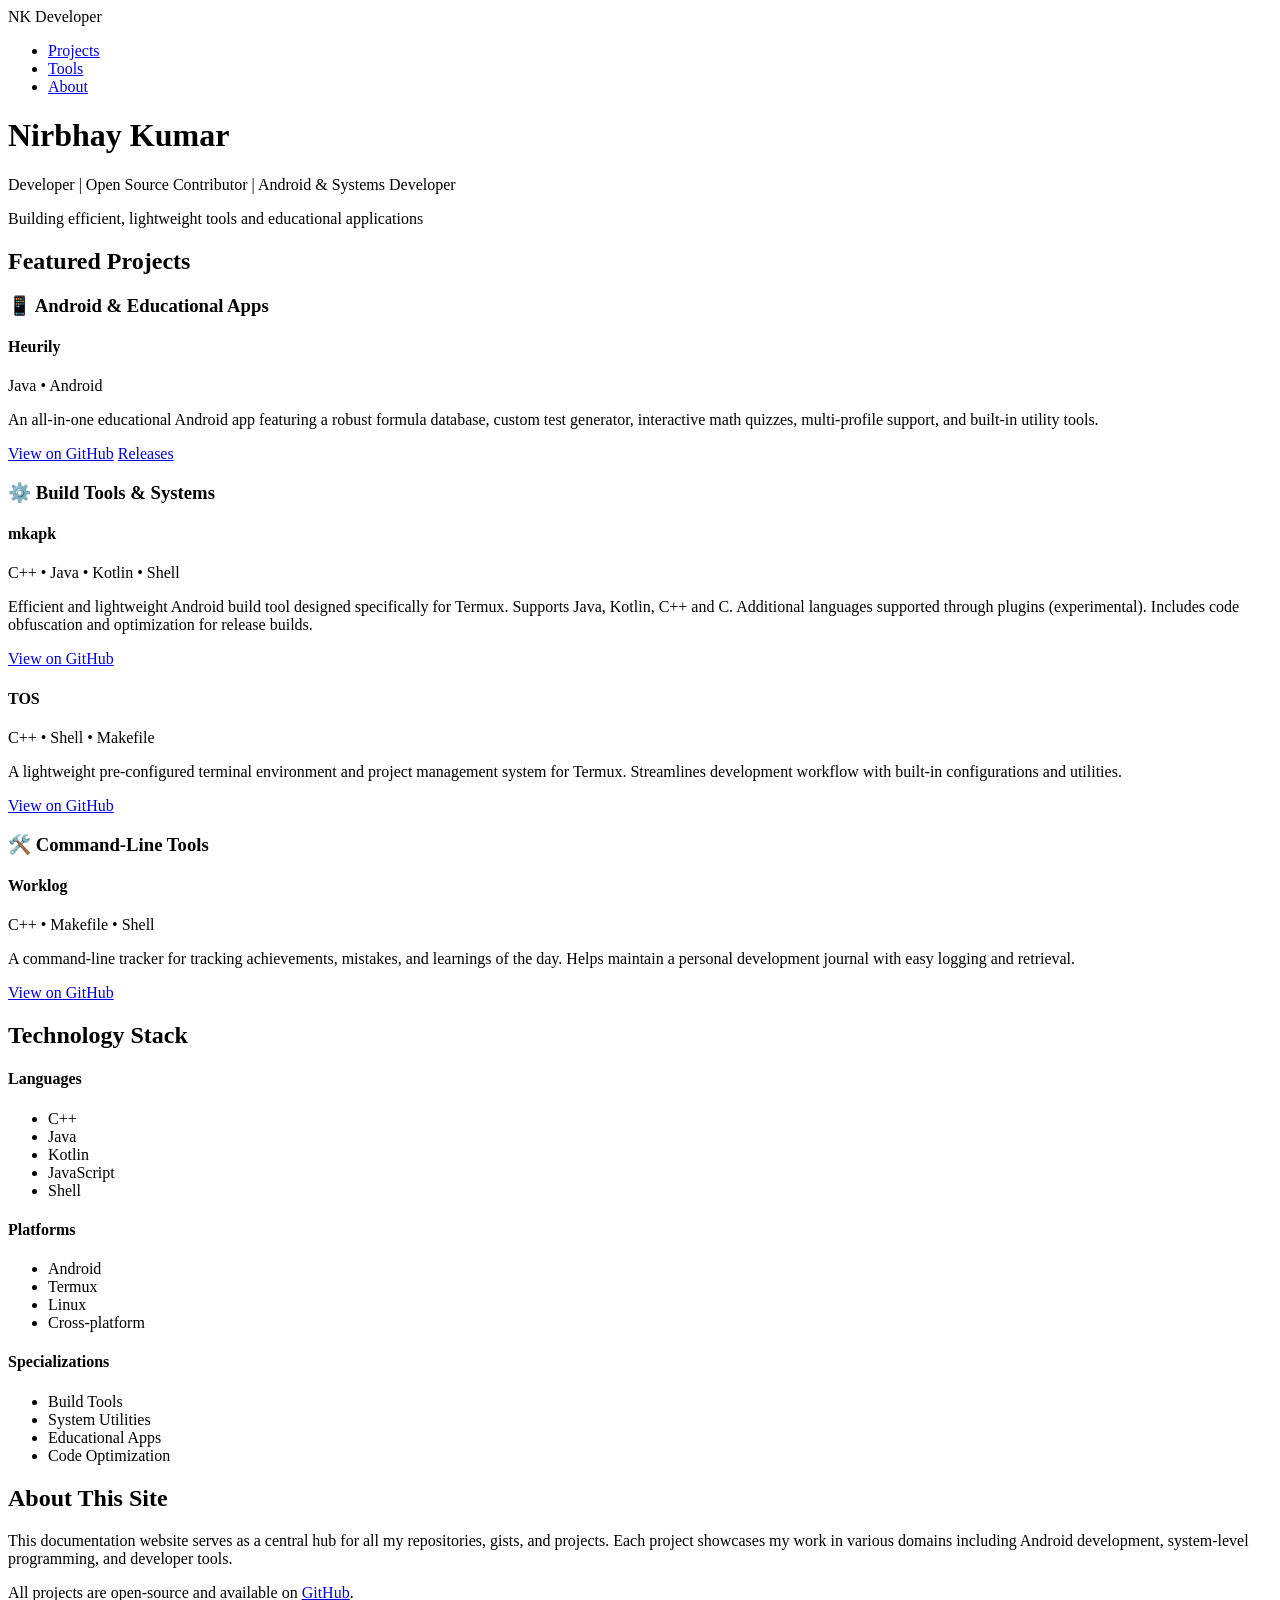
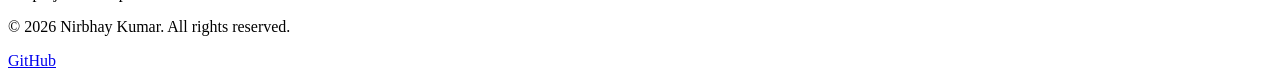
==== index.html @ c344c722 "Initial commit: Create documentation website homepage" ====
<!DOCTYPE html>
<html lang="en">
<head>
    <meta charset="UTF-8">
    <meta name="viewport" content="width=device-width, initial-scale=1.0">
    <title>Nirbhay Kumar - Repositories & Projects</title>
    <link rel="stylesheet" href="styles.css">
</head>
<body>
    <nav class="navbar">
        <div class="container">
            <div class="logo">NK Developer</div>
            <ul class="nav-links">
                <li><a href="#projects">Projects</a></li>
                <li><a href="#tools">Tools</a></li>
                <li><a href="#about">About</a></li>
            </ul>
        </div>
    </nav>

    <header class="hero">
        <div class="container">
            <h1>Nirbhay Kumar</h1>
            <p class="subtitle">Developer | Open Source Contributor | Android & Systems Developer</p>
            <p class="description">Building efficient, lightweight tools and educational applications</p>
        </div>
    </header>

    <main class="container">
        <section id="projects" class="projects-section">
            <h2>Featured Projects</h2>
            
            <div class="projects-grid">
                <!-- Android & Educational Apps -->
                <div class="project-category">
                    <h3>📱 Android & Educational Apps</h3>
                    <div class="projects-list">
                        <div class="project-card">
                            <h4>Heurily</h4>
                            <p class="tech-stack">Java • Android</p>
                            <p>An all-in-one educational Android app featuring a robust formula database, custom test generator, interactive math quizzes, multi-profile support, and built-in utility tools.</p>
                            <div class="project-links">
                                <a href="https://github.com/Nirbhay-Kumar-Developer/Heurily" target="_blank">View on GitHub</a>
                                <a href="https://github.com/Nirbhay-Kumar-Developer/Heurily-Releases" target="_blank">Releases</a>
                            </div>
                        </div>
                    </div>
                </div>

                <!-- Build Tools & Systems -->
                <div class="project-category">
                    <h3>⚙️ Build Tools & Systems</h3>
                    <div class="projects-list">
                        <div class="project-card">
                            <h4>mkapk</h4>
                            <p class="tech-stack">C++ • Java • Kotlin • Shell</p>
                            <p>Efficient and lightweight Android build tool designed specifically for Termux. Supports Java, Kotlin, C++ and C. Additional languages supported through plugins (experimental). Includes code obfuscation and optimization for release builds.</p>
                            <a href="https://github.com/Nirbhay-Kumar-Developer/mkapk" target="_blank" class="project-link">View on GitHub</a>
                        </div>
                        <div class="project-card">
                            <h4>TOS</h4>
                            <p class="tech-stack">C++ • Shell • Makefile</p>
                            <p>A lightweight pre-configured terminal environment and project management system for Termux. Streamlines development workflow with built-in configurations and utilities.</p>
                            <a href="https://github.com/Nirbhay-Kumar-Developer/TOS" target="_blank" class="project-link">View on GitHub</a>
                        </div>
                    </div>
                </div>

                <!-- Command-Line Tools -->
                <div class="project-category">
                    <h3>🛠️ Command-Line Tools</h3>
                    <div class="projects-list">
                        <div class="project-card">
                            <h4>Worklog</h4>
                            <p class="tech-stack">C++ • Makefile • Shell</p>
                            <p>A command-line tracker for tracking achievements, mistakes, and learnings of the day. Helps maintain a personal development journal with easy logging and retrieval.</p>
                            <a href="https://github.com/Nirbhay-Kumar-Developer/Worklog" target="_blank" class="project-link">View on GitHub</a>
                        </div>
                    </div>
                </div>
            </div>
        </section>

        <section id="tools" class="tools-section">
            <h2>Technology Stack</h2>
            <div class="tech-grid">
                <div class="tech-item">
                    <h4>Languages</h4>
                    <ul>
                        <li>C++</li>
                        <li>Java</li>
                        <li>Kotlin</li>
                        <li>JavaScript</li>
                        <li>Shell</li>
                    </ul>
                </div>
                <div class="tech-item">
                    <h4>Platforms</h4>
                    <ul>
                        <li>Android</li>
                        <li>Termux</li>
                        <li>Linux</li>
                        <li>Cross-platform</li>
                    </ul>
                </div>
                <div class="tech-item">
                    <h4>Specializations</h4>
                    <ul>
                        <li>Build Tools</li>
                        <li>System Utilities</li>
                        <li>Educational Apps</li>
                        <li>Code Optimization</li>
                    </ul>
                </div>
            </div>
        </section>

        <section id="about" class="about-section">
            <h2>About This Site</h2>
            <p>This documentation website serves as a central hub for all my repositories, gists, and projects. Each project showcases my work in various domains including Android development, system-level programming, and developer tools.</p>
            <p>All projects are open-source and available on <a href="https://github.com/Nirbhay-Kumar-Developer" target="_blank">GitHub</a>.</p>
        </section>
    </main>

    <footer>
        <div class="container">
            <p>&copy; 2026 Nirbhay Kumar. All rights reserved.</p>
            <div class="social-links">
                <a href="https://github.com/Nirbhay-Kumar-Developer" target="_blank">GitHub</a>
            </div>
        </div>
    </footer>
</body>
</html>
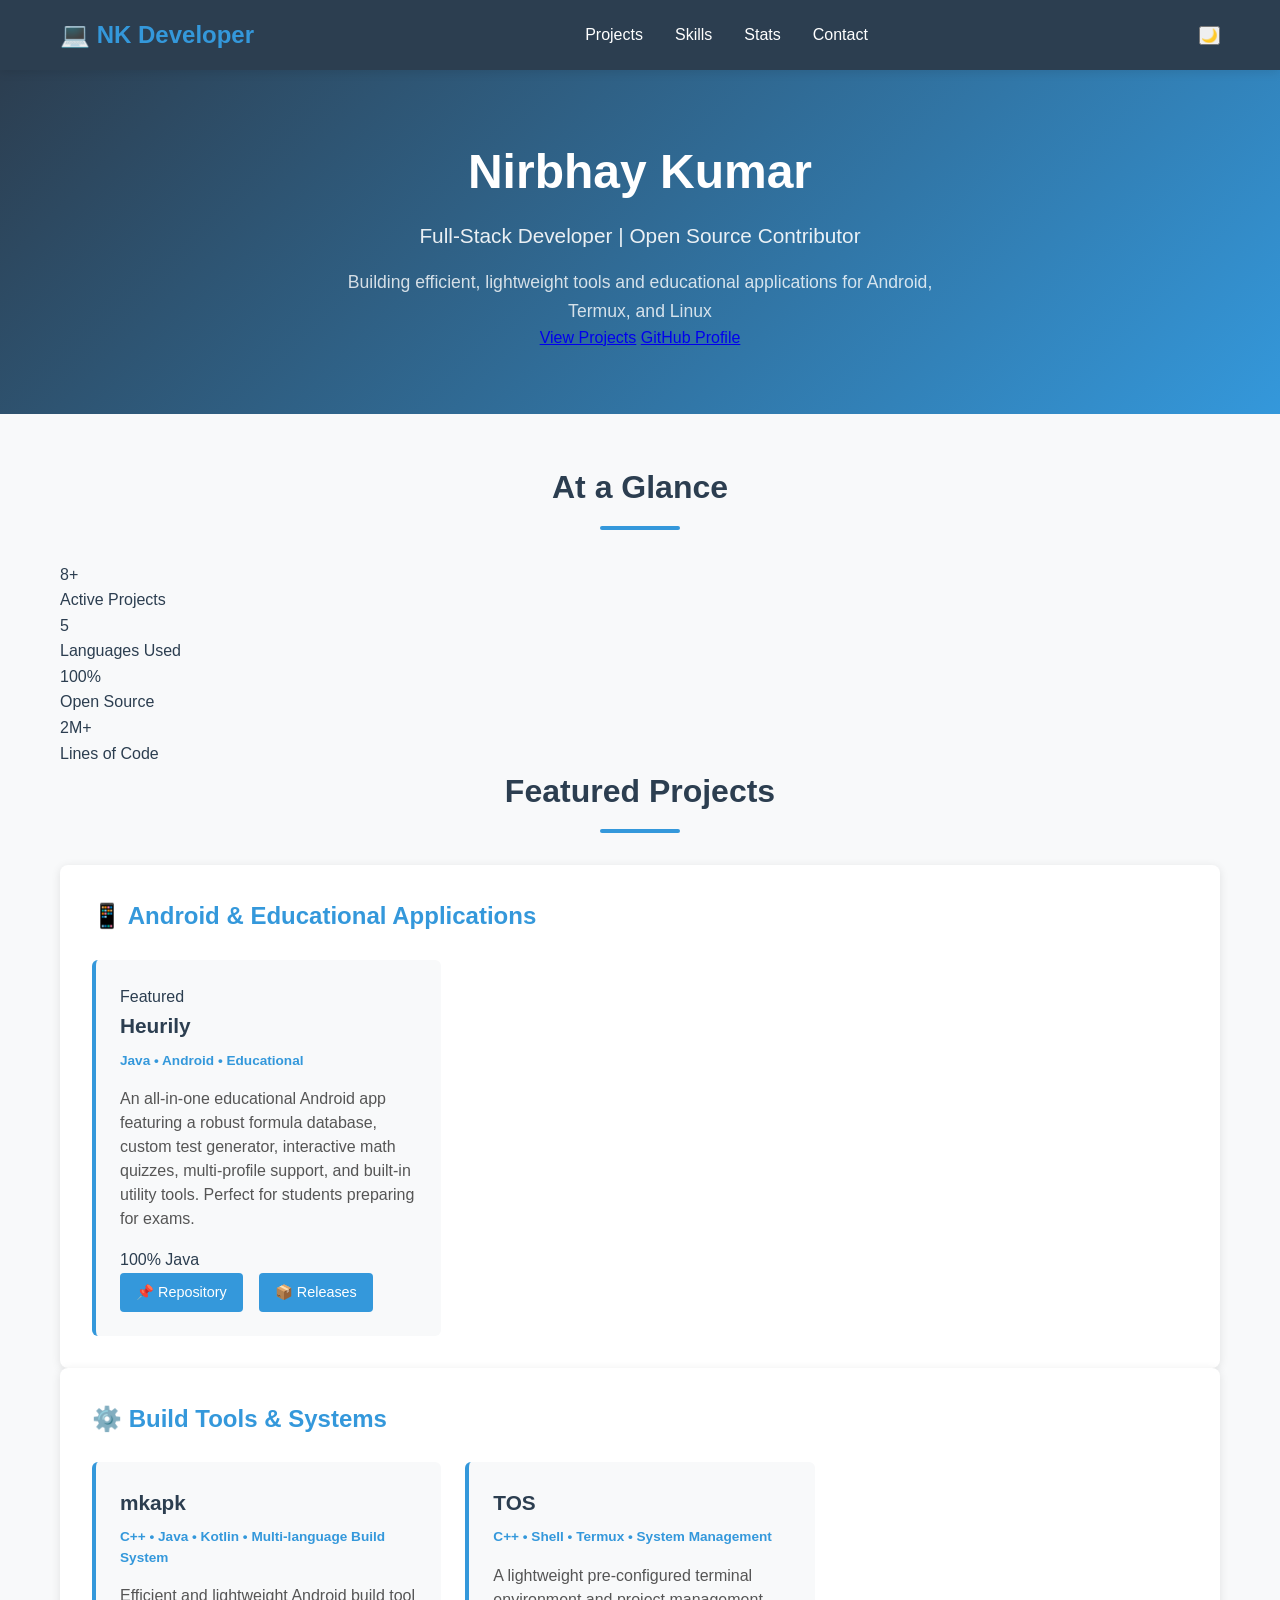
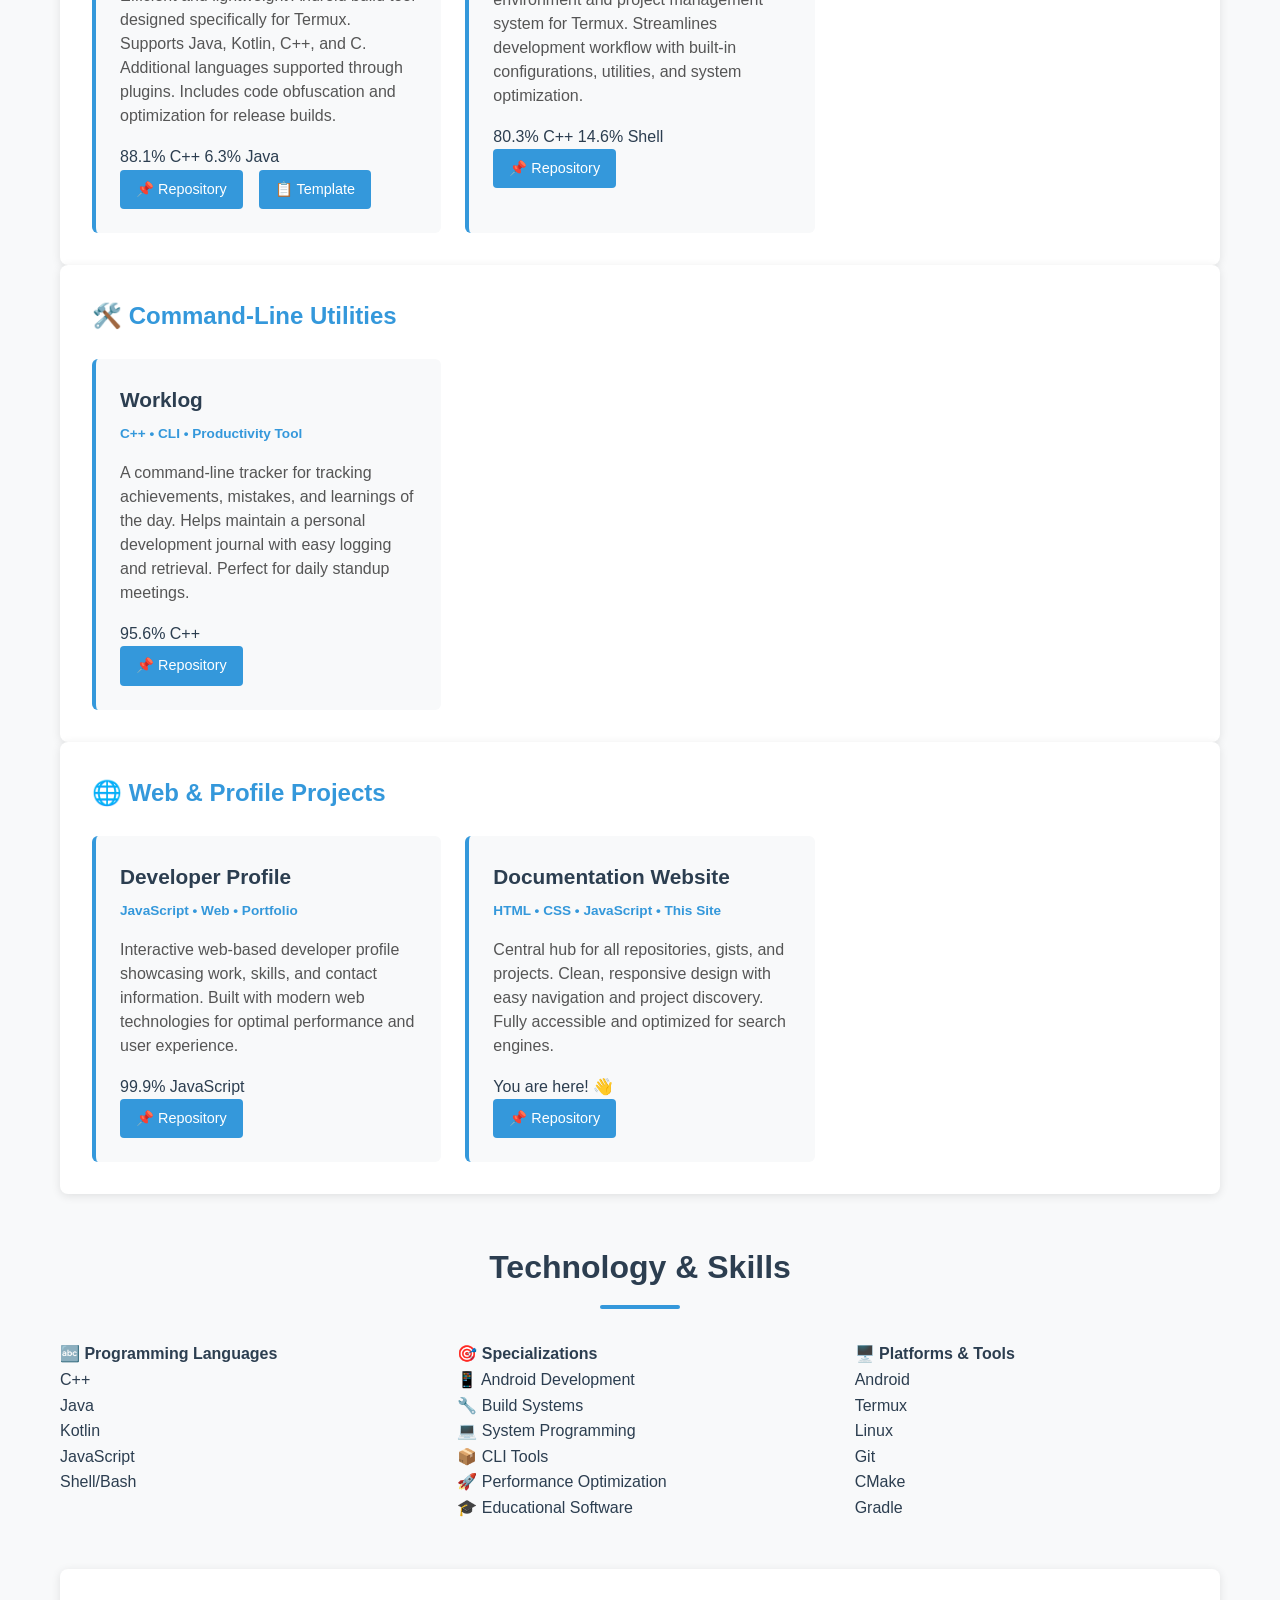
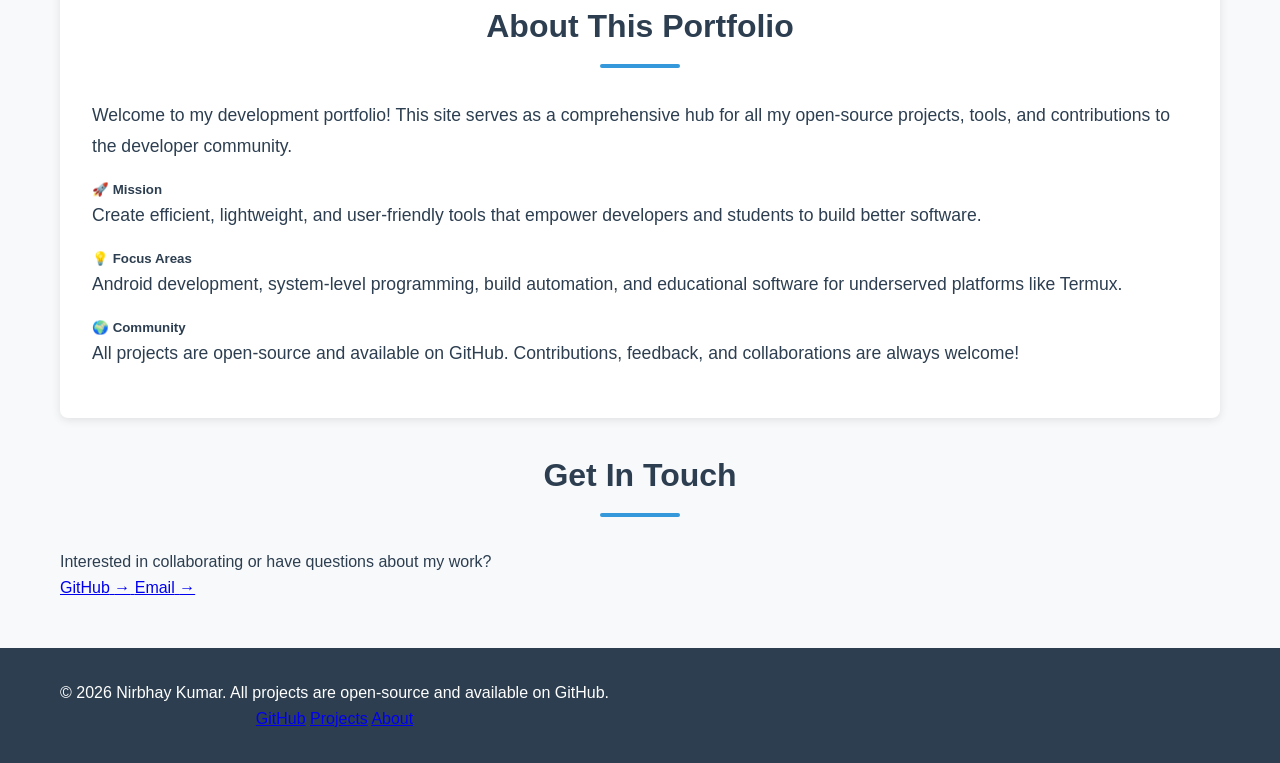
==== commit 98eb81d5: "Enhance website with improved layout, better project showcase, and interactive features" ====
--- a/index.html
+++ b/index.html
@@ -3,132 +3,309 @@
 <head>
     <meta charset="UTF-8">
     <meta name="viewport" content="width=device-width, initial-scale=1.0">
-    <title>Nirbhay Kumar - Repositories & Projects</title>
+    <meta name="description" content="Nirbhay Kumar - Portfolio showcasing repositories, projects, and open-source contributions">
+    <title>Nirbhay Kumar - Developer Portfolio</title>
     <link rel="stylesheet" href="styles.css">
 </head>
 <body>
     <nav class="navbar">
         <div class="container">
-            <div class="logo">NK Developer</div>
+            <div class="logo">
+                <span class="logo-icon">💻</span> NK Developer
+            </div>
             <ul class="nav-links">
                 <li><a href="#projects">Projects</a></li>
-                <li><a href="#tools">Tools</a></li>
-                <li><a href="#about">About</a></li>
+                <li><a href="#tools">Skills</a></li>
+                <li><a href="#stats">Stats</a></li>
+                <li><a href="#contact">Contact</a></li>
             </ul>
+            <button class="theme-toggle" onclick="toggleTheme()">🌙</button>
         </div>
     </nav>
 
     <header class="hero">
         <div class="container">
-            <h1>Nirbhay Kumar</h1>
-            <p class="subtitle">Developer | Open Source Contributor | Android & Systems Developer</p>
-            <p class="description">Building efficient, lightweight tools and educational applications</p>
+            <div class="hero-content">
+                <h1>Nirbhay Kumar</h1>
+                <p class="subtitle">Full-Stack Developer | Open Source Contributor</p>
+                <p class="description">Building efficient, lightweight tools and educational applications for Android, Termux, and Linux</p>
+                <div class="cta-buttons">
+                    <a href="#projects" class="btn btn-primary">View Projects</a>
+                    <a href="https://github.com/Nirbhay-Kumar-Developer" target="_blank" class="btn btn-secondary">GitHub Profile</a>
+                </div>
+            </div>
         </div>
     </header>
 
     <main class="container">
+        <!-- Stats Section -->
+        <section id="stats" class="stats-section">
+            <h2>At a Glance</h2>
+            <div class="stats-grid">
+                <div class="stat-card">
+                    <div class="stat-number">8+</div>
+                    <div class="stat-label">Active Projects</div>
+                </div>
+                <div class="stat-card">
+                    <div class="stat-number">5</div>
+                    <div class="stat-label">Languages Used</div>
+                </div>
+                <div class="stat-card">
+                    <div class="stat-number">100%</div>
+                    <div class="stat-label">Open Source</div>
+                </div>
+                <div class="stat-card">
+                    <div class="stat-number">2M+</div>
+                    <div class="stat-label">Lines of Code</div>
+                </div>
+            </div>
+        </section>
+
+        <!-- Projects Section -->
         <section id="projects" class="projects-section">
             <h2>Featured Projects</h2>
             
-            <div class="projects-grid">
-                <!-- Android & Educational Apps -->
-                <div class="project-category">
-                    <h3>📱 Android & Educational Apps</h3>
-                    <div class="projects-list">
-                        <div class="project-card">
-                            <h4>Heurily</h4>
-                            <p class="tech-stack">Java • Android</p>
-                            <p>An all-in-one educational Android app featuring a robust formula database, custom test generator, interactive math quizzes, multi-profile support, and built-in utility tools.</p>
-                            <div class="project-links">
-                                <a href="https://github.com/Nirbhay-Kumar-Developer/Heurily" target="_blank">View on GitHub</a>
-                                <a href="https://github.com/Nirbhay-Kumar-Developer/Heurily-Releases" target="_blank">Releases</a>
-                            </div>
-                        </div>
-                    </div>
-                </div>
-
-                <!-- Build Tools & Systems -->
-                <div class="project-category">
-                    <h3>⚙️ Build Tools & Systems</h3>
-                    <div class="projects-list">
-                        <div class="project-card">
-                            <h4>mkapk</h4>
-                            <p class="tech-stack">C++ • Java • Kotlin • Shell</p>
-                            <p>Efficient and lightweight Android build tool designed specifically for Termux. Supports Java, Kotlin, C++ and C. Additional languages supported through plugins (experimental). Includes code obfuscation and optimization for release builds.</p>
-                            <a href="https://github.com/Nirbhay-Kumar-Developer/mkapk" target="_blank" class="project-link">View on GitHub</a>
-                        </div>
-                        <div class="project-card">
-                            <h4>TOS</h4>
-                            <p class="tech-stack">C++ • Shell • Makefile</p>
-                            <p>A lightweight pre-configured terminal environment and project management system for Termux. Streamlines development workflow with built-in configurations and utilities.</p>
-                            <a href="https://github.com/Nirbhay-Kumar-Developer/TOS" target="_blank" class="project-link">View on GitHub</a>
-                        </div>
-                    </div>
-                </div>
-
-                <!-- Command-Line Tools -->
-                <div class="project-category">
-                    <h3>🛠️ Command-Line Tools</h3>
-                    <div class="projects-list">
-                        <div class="project-card">
-                            <h4>Worklog</h4>
-                            <p class="tech-stack">C++ • Makefile • Shell</p>
-                            <p>A command-line tracker for tracking achievements, mistakes, and learnings of the day. Helps maintain a personal development journal with easy logging and retrieval.</p>
-                            <a href="https://github.com/Nirbhay-Kumar-Developer/Worklog" target="_blank" class="project-link">View on GitHub</a>
-                        </div>
-                    </div>
-                </div>
-            </div>
-        </section>
-
+            <!-- Android & Educational Apps -->
+            <div class="project-category">
+                <h3>📱 Android & Educational Applications</h3>
+                <div class="projects-list">
+                    <div class="project-card featured">
+                        <div class="project-badge">Featured</div>
+                        <h4>Heurily</h4>
+                        <p class="tech-stack">Java • Android • Educational</p>
+                        <p>An all-in-one educational Android app featuring a robust formula database, custom test generator, interactive math quizzes, multi-profile support, and built-in utility tools. Perfect for students preparing for exams.</p>
+                        <div class="project-stats">
+                            <span class="stat">100% Java</span>
+                        </div>
+                        <div class="project-links">
+                            <a href="https://github.com/Nirbhay-Kumar-Developer/Heurily" target="_blank" class="project-link">📌 Repository</a>
+                            <a href="https://github.com/Nirbhay-Kumar-Developer/Heurily-Releases" target="_blank" class="project-link secondary">📦 Releases</a>
+                        </div>
+                    </div>
+                </div>
+            </div>
+
+            <!-- Build Tools & Systems -->
+            <div class="project-category">
+                <h3>⚙️ Build Tools & Systems</h3>
+                <div class="projects-list">
+                    <div class="project-card">
+                        <h4>mkapk</h4>
+                        <p class="tech-stack">C++ • Java • Kotlin • Multi-language Build System</p>
+                        <p>Efficient and lightweight Android build tool designed specifically for Termux. Supports Java, Kotlin, C++, and C. Additional languages supported through plugins. Includes code obfuscation and optimization for release builds.</p>
+                        <div class="project-stats">
+                            <span class="stat">88.1% C++</span>
+                            <span class="stat">6.3% Java</span>
+                        </div>
+                        <div class="project-links">
+                            <a href="https://github.com/Nirbhay-Kumar-Developer/mkapk" target="_blank" class="project-link">📌 Repository</a>
+                            <a href="https://github.com/Nirbhay-Kumar-Developer/mkapk-template" target="_blank" class="project-link secondary">📋 Template</a>
+                        </div>
+                    </div>
+
+                    <div class="project-card">
+                        <h4>TOS</h4>
+                        <p class="tech-stack">C++ • Shell • Termux • System Management</p>
+                        <p>A lightweight pre-configured terminal environment and project management system for Termux. Streamlines development workflow with built-in configurations, utilities, and system optimization.</p>
+                        <div class="project-stats">
+                            <span class="stat">80.3% C++</span>
+                            <span class="stat">14.6% Shell</span>
+                        </div>
+                        <div class="project-links">
+                            <a href="https://github.com/Nirbhay-Kumar-Developer/TOS" target="_blank" class="project-link">📌 Repository</a>
+                        </div>
+                    </div>
+                </div>
+            </div>
+
+            <!-- Command-Line Tools -->
+            <div class="project-category">
+                <h3>🛠️ Command-Line Utilities</h3>
+                <div class="projects-list">
+                    <div class="project-card">
+                        <h4>Worklog</h4>
+                        <p class="tech-stack">C++ • CLI • Productivity Tool</p>
+                        <p>A command-line tracker for tracking achievements, mistakes, and learnings of the day. Helps maintain a personal development journal with easy logging and retrieval. Perfect for daily standup meetings.</p>
+                        <div class="project-stats">
+                            <span class="stat">95.6% C++</span>
+                        </div>
+                        <div class="project-links">
+                            <a href="https://github.com/Nirbhay-Kumar-Developer/Worklog" target="_blank" class="project-link">📌 Repository</a>
+                        </div>
+                    </div>
+                </div>
+            </div>
+
+            <!-- Profile & Web Projects -->
+            <div class="project-category">
+                <h3>🌐 Web & Profile Projects</h3>
+                <div class="projects-list">
+                    <div class="project-card">
+                        <h4>Developer Profile</h4>
+                        <p class="tech-stack">JavaScript • Web • Portfolio</p>
+                        <p>Interactive web-based developer profile showcasing work, skills, and contact information. Built with modern web technologies for optimal performance and user experience.</p>
+                        <div class="project-stats">
+                            <span class="stat">99.9% JavaScript</span>
+                        </div>
+                        <div class="project-links">
+                            <a href="https://github.com/Nirbhay-Kumar-Developer/nirbhay-kumar-developer-profile" target="_blank" class="project-link">📌 Repository</a>
+                        </div>
+                    </div>
+
+                    <div class="project-card">
+                        <h4>Documentation Website</h4>
+                        <p class="tech-stack">HTML • CSS • JavaScript • This Site</p>
+                        <p>Central hub for all repositories, gists, and projects. Clean, responsive design with easy navigation and project discovery. Fully accessible and optimized for search engines.</p>
+                        <div class="project-stats">
+                            <span class="stat">You are here! 👋</span>
+                        </div>
+                        <div class="project-links">
+                            <a href="https://github.com/Nirbhay-Kumar-Developer/nirbhay-kumar-developer.github.io" target="_blank" class="project-link">📌 Repository</a>
+                        </div>
+                    </div>
+                </div>
+            </div>
+        </section>
+
+        <!-- Skills & Technology Section -->
         <section id="tools" class="tools-section">
-            <h2>Technology Stack</h2>
+            <h2>Technology & Skills</h2>
             <div class="tech-grid">
-                <div class="tech-item">
-                    <h4>Languages</h4>
-                    <ul>
-                        <li>C++</li>
-                        <li>Java</li>
-                        <li>Kotlin</li>
-                        <li>JavaScript</li>
-                        <li>Shell</li>
-                    </ul>
-                </div>
-                <div class="tech-item">
-                    <h4>Platforms</h4>
-                    <ul>
-                        <li>Android</li>
-                        <li>Termux</li>
-                        <li>Linux</li>
-                        <li>Cross-platform</li>
-                    </ul>
-                </div>
-                <div class="tech-item">
-                    <h4>Specializations</h4>
-                    <ul>
-                        <li>Build Tools</li>
-                        <li>System Utilities</li>
-                        <li>Educational Apps</li>
-                        <li>Code Optimization</li>
-                    </ul>
-                </div>
-            </div>
-        </section>
-
+                <div class="tech-category">
+                    <h4>🔤 Programming Languages</h4>
+                    <div class="skill-list">
+                        <div class="skill-item">
+                            <div class="skill-name">C++</div>
+                            <div class="skill-bar">
+                                <div class="skill-progress" style="width: 95%"></div>
+                            </div>
+                        </div>
+                        <div class="skill-item">
+                            <div class="skill-name">Java</div>
+                            <div class="skill-bar">
+                                <div class="skill-progress" style="width: 85%"></div>
+                            </div>
+                        </div>
+                        <div class="skill-item">
+                            <div class="skill-name">Kotlin</div>
+                            <div class="skill-bar">
+                                <div class="skill-progress" style="width: 80%"></div>
+                            </div>
+                        </div>
+                        <div class="skill-item">
+                            <div class="skill-name">JavaScript</div>
+                            <div class="skill-bar">
+                                <div class="skill-progress" style="width: 75%"></div>
+                            </div>
+                        </div>
+                        <div class="skill-item">
+                            <div class="skill-name">Shell/Bash</div>
+                            <div class="skill-bar">
+                                <div class="skill-progress" style="width: 80%"></div>
+                            </div>
+                        </div>
+                    </div>
+                </div>
+
+                <div class="tech-category">
+                    <h4>🎯 Specializations</h4>
+                    <div class="specialization-grid">
+                        <div class="specialization-item">
+                            <span class="spec-icon">📱</span>
+                            <span>Android Development</span>
+                        </div>
+                        <div class="specialization-item">
+                            <span class="spec-icon">🔧</span>
+                            <span>Build Systems</span>
+                        </div>
+                        <div class="specialization-item">
+                            <span class="spec-icon">💻</span>
+                            <span>System Programming</span>
+                        </div>
+                        <div class="specialization-item">
+                            <span class="spec-icon">📦</span>
+                            <span>CLI Tools</span>
+                        </div>
+                        <div class="specialization-item">
+                            <span class="spec-icon">🚀</span>
+                            <span>Performance Optimization</span>
+                        </div>
+                        <div class="specialization-item">
+                            <span class="spec-icon">🎓</span>
+                            <span>Educational Software</span>
+                        </div>
+                    </div>
+                </div>
+
+                <div class="tech-category">
+                    <h4>🖥️ Platforms & Tools</h4>
+                    <div class="platform-grid">
+                        <div class="platform-item">Android</div>
+                        <div class="platform-item">Termux</div>
+                        <div class="platform-item">Linux</div>
+                        <div class="platform-item">Git</div>
+                        <div class="platform-item">CMake</div>
+                        <div class="platform-item">Gradle</div>
+                    </div>
+                </div>
+            </div>
+        </section>
+
+        <!-- About Section -->
         <section id="about" class="about-section">
-            <h2>About This Site</h2>
-            <p>This documentation website serves as a central hub for all my repositories, gists, and projects. Each project showcases my work in various domains including Android development, system-level programming, and developer tools.</p>
-            <p>All projects are open-source and available on <a href="https://github.com/Nirbhay-Kumar-Developer" target="_blank">GitHub</a>.</p>
+            <div class="about-content">
+                <h2>About This Portfolio</h2>
+                <p>Welcome to my development portfolio! This site serves as a comprehensive hub for all my open-source projects, tools, and contributions to the developer community.</p>
+                
+                <div class="about-highlights">
+                    <div class="highlight">
+                        <h5>🚀 Mission</h5>
+                        <p>Create efficient, lightweight, and user-friendly tools that empower developers and students to build better software.</p>
+                    </div>
+                    <div class="highlight">
+                        <h5>💡 Focus Areas</h5>
+                        <p>Android development, system-level programming, build automation, and educational software for underserved platforms like Termux.</p>
+                    </div>
+                    <div class="highlight">
+                        <h5>🌍 Community</h5>
+                        <p>All projects are open-source and available on GitHub. Contributions, feedback, and collaborations are always welcome!</p>
+                    </div>
+                </div>
+            </div>
+        </section>
+
+        <!-- Contact Section -->
+        <section id="contact" class="contact-section">
+            <h2>Get In Touch</h2>
+            <div class="contact-content">
+                <p>Interested in collaborating or have questions about my work?</p>
+                <div class="contact-links">
+                    <a href="https://github.com/Nirbhay-Kumar-Developer" target="_blank" class="contact-link">
+                        <span>GitHub</span>
+                        <span class="arrow">→</span>
+                    </a>
+                    <a href="mailto:dev.nirbhaykumar@gmail.com" class="contact-link">
+                        <span>Email</span>
+                        <span class="arrow">→</span>
+                    </a>
+                </div>
+            </div>
         </section>
     </main>
 
     <footer>
         <div class="container">
-            <p>&copy; 2026 Nirbhay Kumar. All rights reserved.</p>
-            <div class="social-links">
-                <a href="https://github.com/Nirbhay-Kumar-Developer" target="_blank">GitHub</a>
+            <div class="footer-content">
+                <p>&copy; 2026 Nirbhay Kumar. All projects are open-source and available on GitHub.</p>
+                <div class="footer-links">
+                    <a href="https://github.com/Nirbhay-Kumar-Developer" target="_blank">GitHub</a>
+                    <a href="#projects">Projects</a>
+                    <a href="#about">About</a>
+                </div>
             </div>
         </div>
     </footer>
+
+    <script src="script.js"></script>
 </body>
 </html>
--- a/styles.css
+++ b/styles.css
@@ -0,0 +1,372 @@
+* {
+    margin: 0;
+    padding: 0;
+    box-sizing: border-box;
+}
+
+:root {
+    --primary-color: #2c3e50;
+    --secondary-color: #3498db;
+    --accent-color: #e74c3c;
+    --text-color: #2c3e50;
+    --light-bg: #ecf0f1;
+    --white: #ffffff;
+    --shadow: 0 2px 10px rgba(0, 0, 0, 0.1);
+    --transition: all 0.3s ease;
+}
+
+html {
+    scroll-behavior: smooth;
+}
+
+body {
+    font-family: 'Segoe UI', Tahoma, Geneva, Verdana, sans-serif;
+    line-height: 1.6;
+    color: var(--text-color);
+    background-color: #f8f9fa;
+}
+
+.container {
+    max-width: 1200px;
+    margin: 0 auto;
+    padding: 0 20px;
+}
+
+/* Navigation */
+.navbar {
+    background: var(--primary-color);
+    color: var(--white);
+    padding: 1rem 0;
+    position: sticky;
+    top: 0;
+    z-index: 100;
+    box-shadow: var(--shadow);
+}
+
+.navbar .container {
+    display: flex;
+    justify-content: space-between;
+    align-items: center;
+}
+
+.logo {
+    font-size: 1.5rem;
+    font-weight: bold;
+    color: var(--secondary-color);
+}
+
+.nav-links {
+    display: flex;
+    list-style: none;
+    gap: 2rem;
+}
+
+.nav-links a {
+    color: var(--white);
+    text-decoration: none;
+    transition: var(--transition);
+    font-weight: 500;
+}
+
+.nav-links a:hover {
+    color: var(--secondary-color);
+}
+
+/* Hero Section */
+.hero {
+    background: linear-gradient(135deg, var(--primary-color) 0%, var(--secondary-color) 100%);
+    color: var(--white);
+    padding: 4rem 0;
+    text-align: center;
+    margin-bottom: 3rem;
+}
+
+.hero h1 {
+    font-size: 3rem;
+    margin-bottom: 0.5rem;
+    font-weight: 700;
+}
+
+.hero .subtitle {
+    font-size: 1.3rem;
+    margin-bottom: 1rem;
+    opacity: 0.9;
+}
+
+.hero .description {
+    font-size: 1.1rem;
+    opacity: 0.8;
+    max-width: 600px;
+    margin: 0 auto;
+}
+
+/* Main Sections */
+main {
+    margin-bottom: 3rem;
+}
+
+h2 {
+    font-size: 2rem;
+    margin-bottom: 2rem;
+    color: var(--primary-color);
+    text-align: center;
+    position: relative;
+    padding-bottom: 1rem;
+}
+
+h2::after {
+    content: '';
+    position: absolute;
+    bottom: 0;
+    left: 50%;
+    transform: translateX(-50%);
+    width: 80px;
+    height: 4px;
+    background: var(--secondary-color);
+    border-radius: 2px;
+}
+
+/* Projects Section */
+.projects-section {
+    margin-bottom: 3rem;
+}
+
+.projects-grid {
+    display: grid;
+    grid-template-columns: 1fr;
+    gap: 2rem;
+}
+
+.project-category {
+    background: var(--white);
+    padding: 2rem;
+    border-radius: 8px;
+    box-shadow: var(--shadow);
+}
+
+.project-category h3 {
+    font-size: 1.5rem;
+    color: var(--secondary-color);
+    margin-bottom: 1.5rem;
+    display: flex;
+    align-items: center;
+    gap: 0.5rem;
+}
+
+.projects-list {
+    display: grid;
+    grid-template-columns: repeat(auto-fill, minmax(300px, 1fr));
+    gap: 1.5rem;
+}
+
+.project-card {
+    background: #f8f9fa;
+    padding: 1.5rem;
+    border-radius: 6px;
+    border-left: 4px solid var(--secondary-color);
+    transition: var(--transition);
+}
+
+.project-card:hover {
+    transform: translateY(-5px);
+    box-shadow: 0 5px 20px rgba(0, 0, 0, 0.15);
+}
+
+.project-card h4 {
+    font-size: 1.3rem;
+    color: var(--primary-color);
+    margin-bottom: 0.5rem;
+}
+
+.project-card .tech-stack {
+    font-size: 0.85rem;
+    color: var(--secondary-color);
+    font-weight: 600;
+    margin-bottom: 1rem;
+}
+
+.project-card p {
+    color: #555;
+    margin-bottom: 1rem;
+    line-height: 1.5;
+}
+
+.project-links {
+    display: flex;
+    gap: 1rem;
+    flex-wrap: wrap;
+}
+
+.project-link,
+.project-links a {
+    display: inline-block;
+    padding: 0.5rem 1rem;
+    background: var(--secondary-color);
+    color: var(--white);
+    text-decoration: none;
+    border-radius: 4px;
+    font-size: 0.9rem;
+    transition: var(--transition);
+}
+
+.project-link:hover,
+.project-links a:hover {
+    background: var(--accent-color);
+    transform: translateX(2px);
+}
+
+/* Tools/Tech Stack Section */
+.tools-section {
+    margin-bottom: 3rem;
+}
+
+.tech-grid {
+    display: grid;
+    grid-template-columns: repeat(auto-fit, minmax(250px, 1fr));
+    gap: 2rem;
+}
+
+.tech-item {
+    background: var(--white);
+    padding: 2rem;
+    border-radius: 8px;
+    box-shadow: var(--shadow);
+    text-align: center;
+}
+
+.tech-item h4 {
+    color: var(--secondary-color);
+    margin-bottom: 1rem;
+    font-size: 1.2rem;
+}
+
+.tech-item ul {
+    list-style: none;
+    display: flex;
+    flex-direction: column;
+    gap: 0.5rem;
+}
+
+.tech-item li {
+    padding: 0.5rem;
+    background: var(--light-bg);
+    border-radius: 4px;
+    color: var(--text-color);
+}
+
+/* About Section */
+.about-section {
+    background: var(--white);
+    padding: 2rem;
+    border-radius: 8px;
+    box-shadow: var(--shadow);
+    margin-bottom: 2rem;
+}
+
+.about-section p {
+    font-size: 1.1rem;
+    margin-bottom: 1rem;
+    line-height: 1.8;
+}
+
+.about-section a {
+    color: var(--secondary-color);
+    text-decoration: none;
+    font-weight: 600;
+}
+
+.about-section a:hover {
+    text-decoration: underline;
+}
+
+/* Footer */
+footer {
+    background: var(--primary-color);
+    color: var(--white);
+    text-align: center;
+    padding: 2rem 0;
+    margin-top: 3rem;
+}
+
+footer .container {
+    display: flex;
+    justify-content: space-between;
+    align-items: center;
+    flex-wrap: wrap;
+    gap: 1rem;
+}
+
+.social-links a {
+    color: var(--secondary-color);
+    text-decoration: none;
+    margin-left: 1.5rem;
+    font-weight: 600;
+    transition: var(--transition);
+}
+
+.social-links a:hover {
+    color: var(--white);
+}
+
+/* Responsive Design */
+@media (max-width: 768px) {
+    .navbar .container {
+        flex-direction: column;
+        gap: 1rem;
+    }
+
+    .nav-links {
+        gap: 1rem;
+    }
+
+    .hero h1 {
+        font-size: 2rem;
+    }
+
+    .hero .subtitle {
+        font-size: 1.1rem;
+    }
+
+    h2 {
+        font-size: 1.5rem;
+    }
+
+    .projects-list {
+        grid-template-columns: 1fr;
+    }
+
+    .tech-grid {
+        grid-template-columns: 1fr;
+    }
+
+    footer .container {
+        flex-direction: column;
+    }
+
+    .social-links a {
+        margin-left: 1rem;
+    }
+}
+
+@media (max-width: 480px) {
+    .container {
+        padding: 0 10px;
+    }
+
+    .hero h1 {
+        font-size: 1.5rem;
+    }
+
+    .hero .subtitle {
+        font-size: 1rem;
+    }
+
+    h2 {
+        font-size: 1.3rem;
+    }
+
+    .nav-links {
+        flex-direction: column;
+        gap: 0.5rem;
+    }
+}
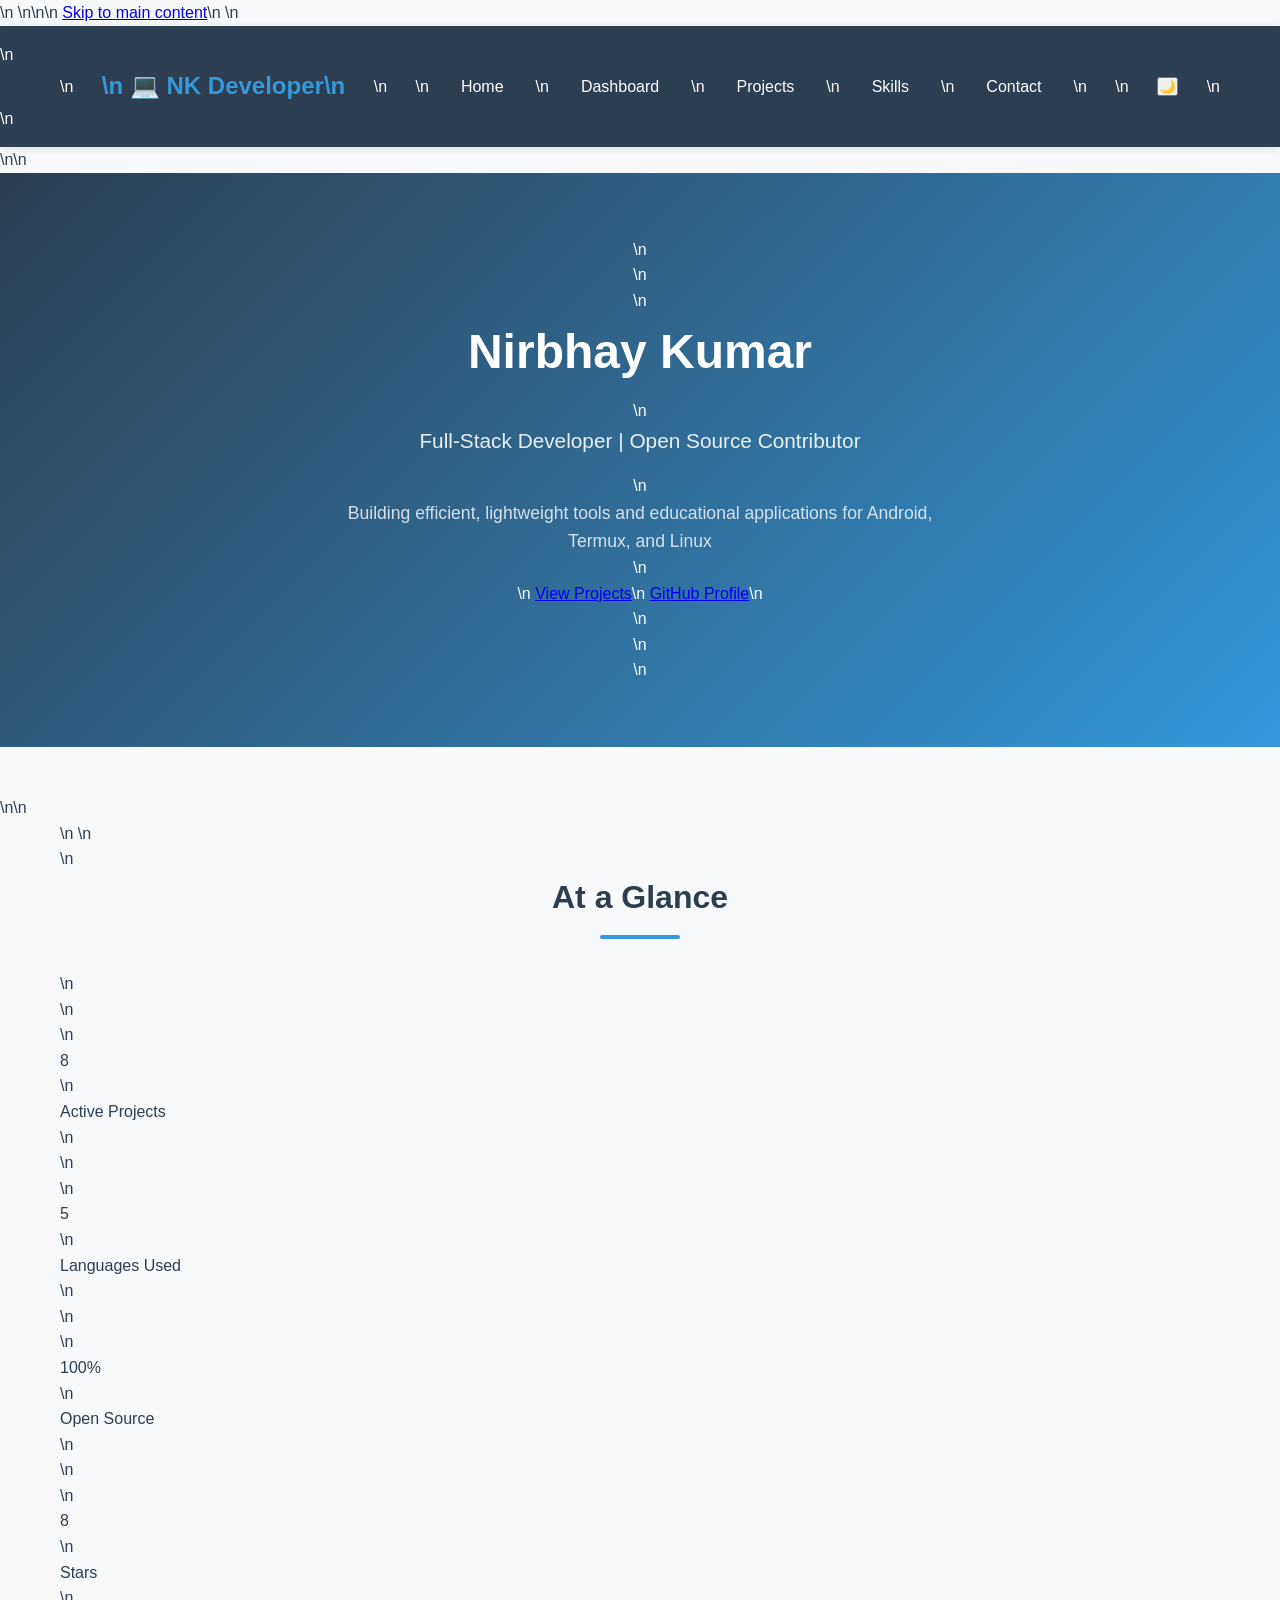
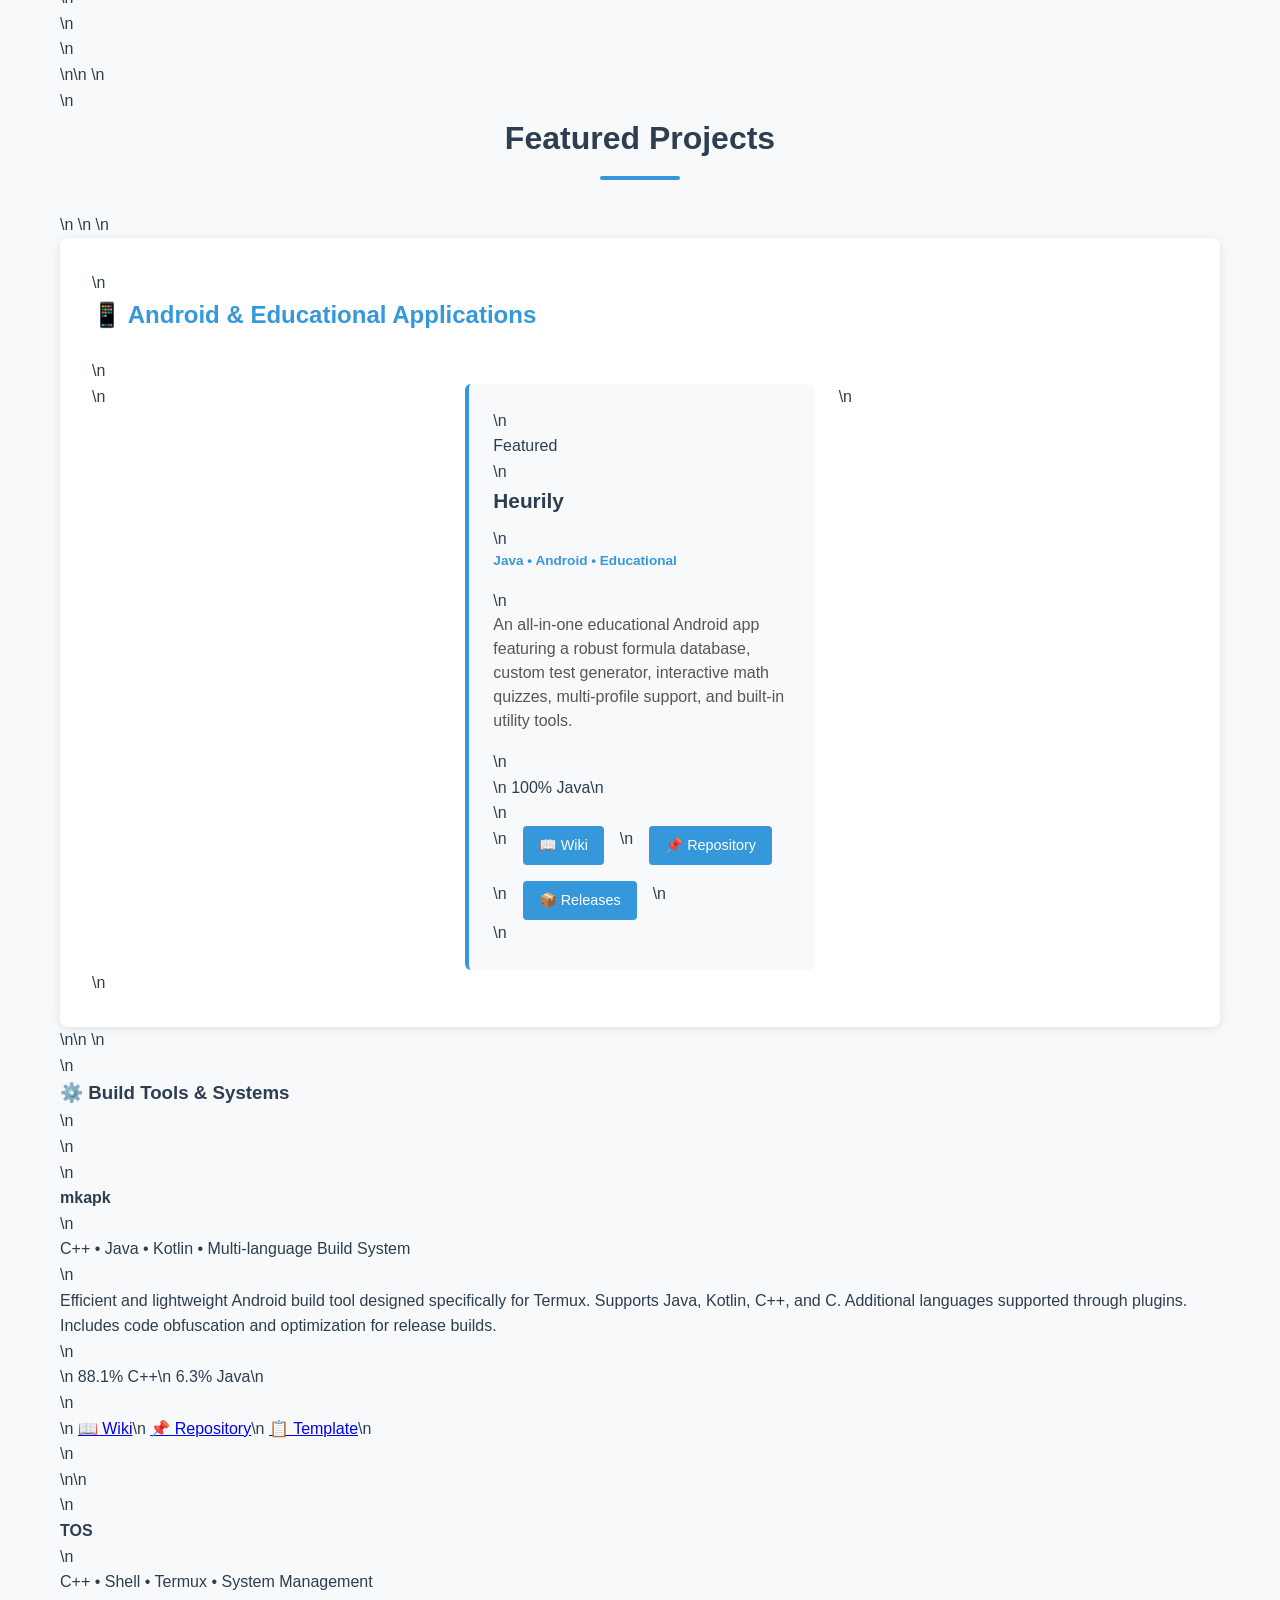
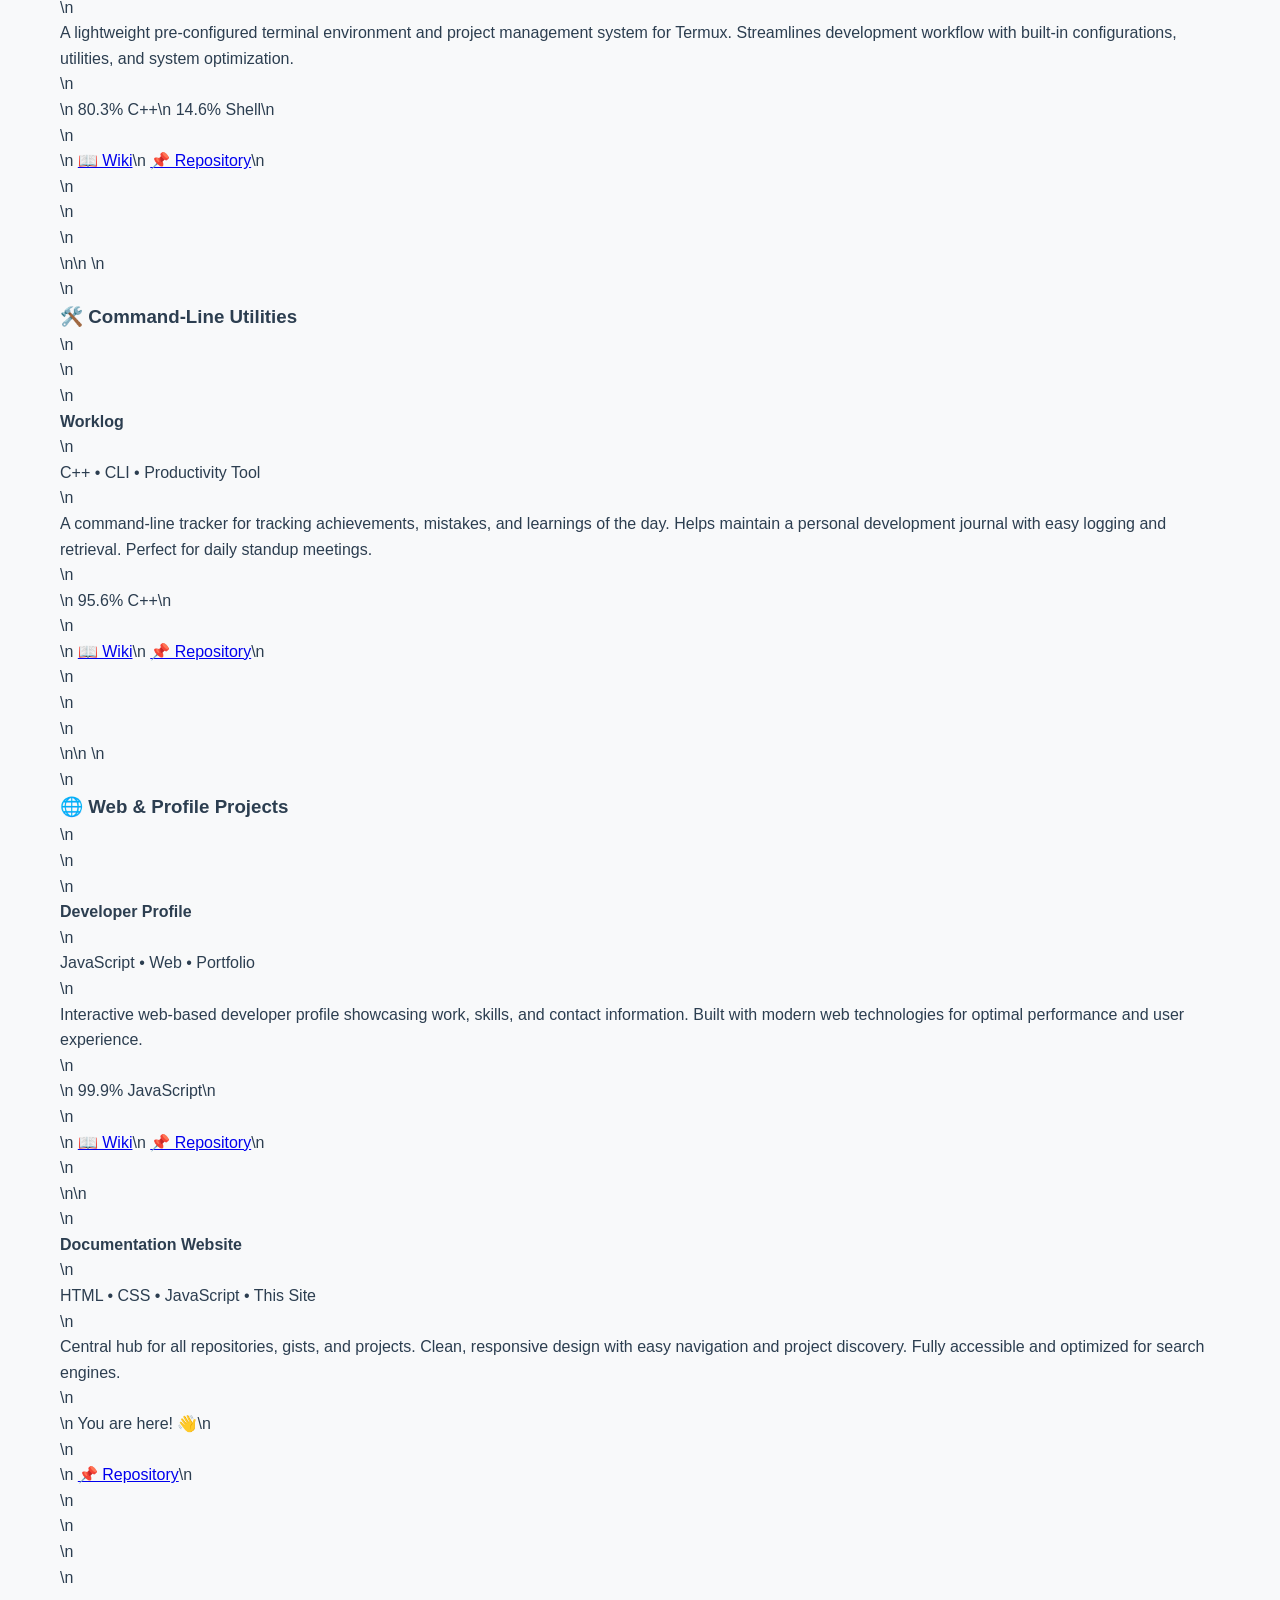
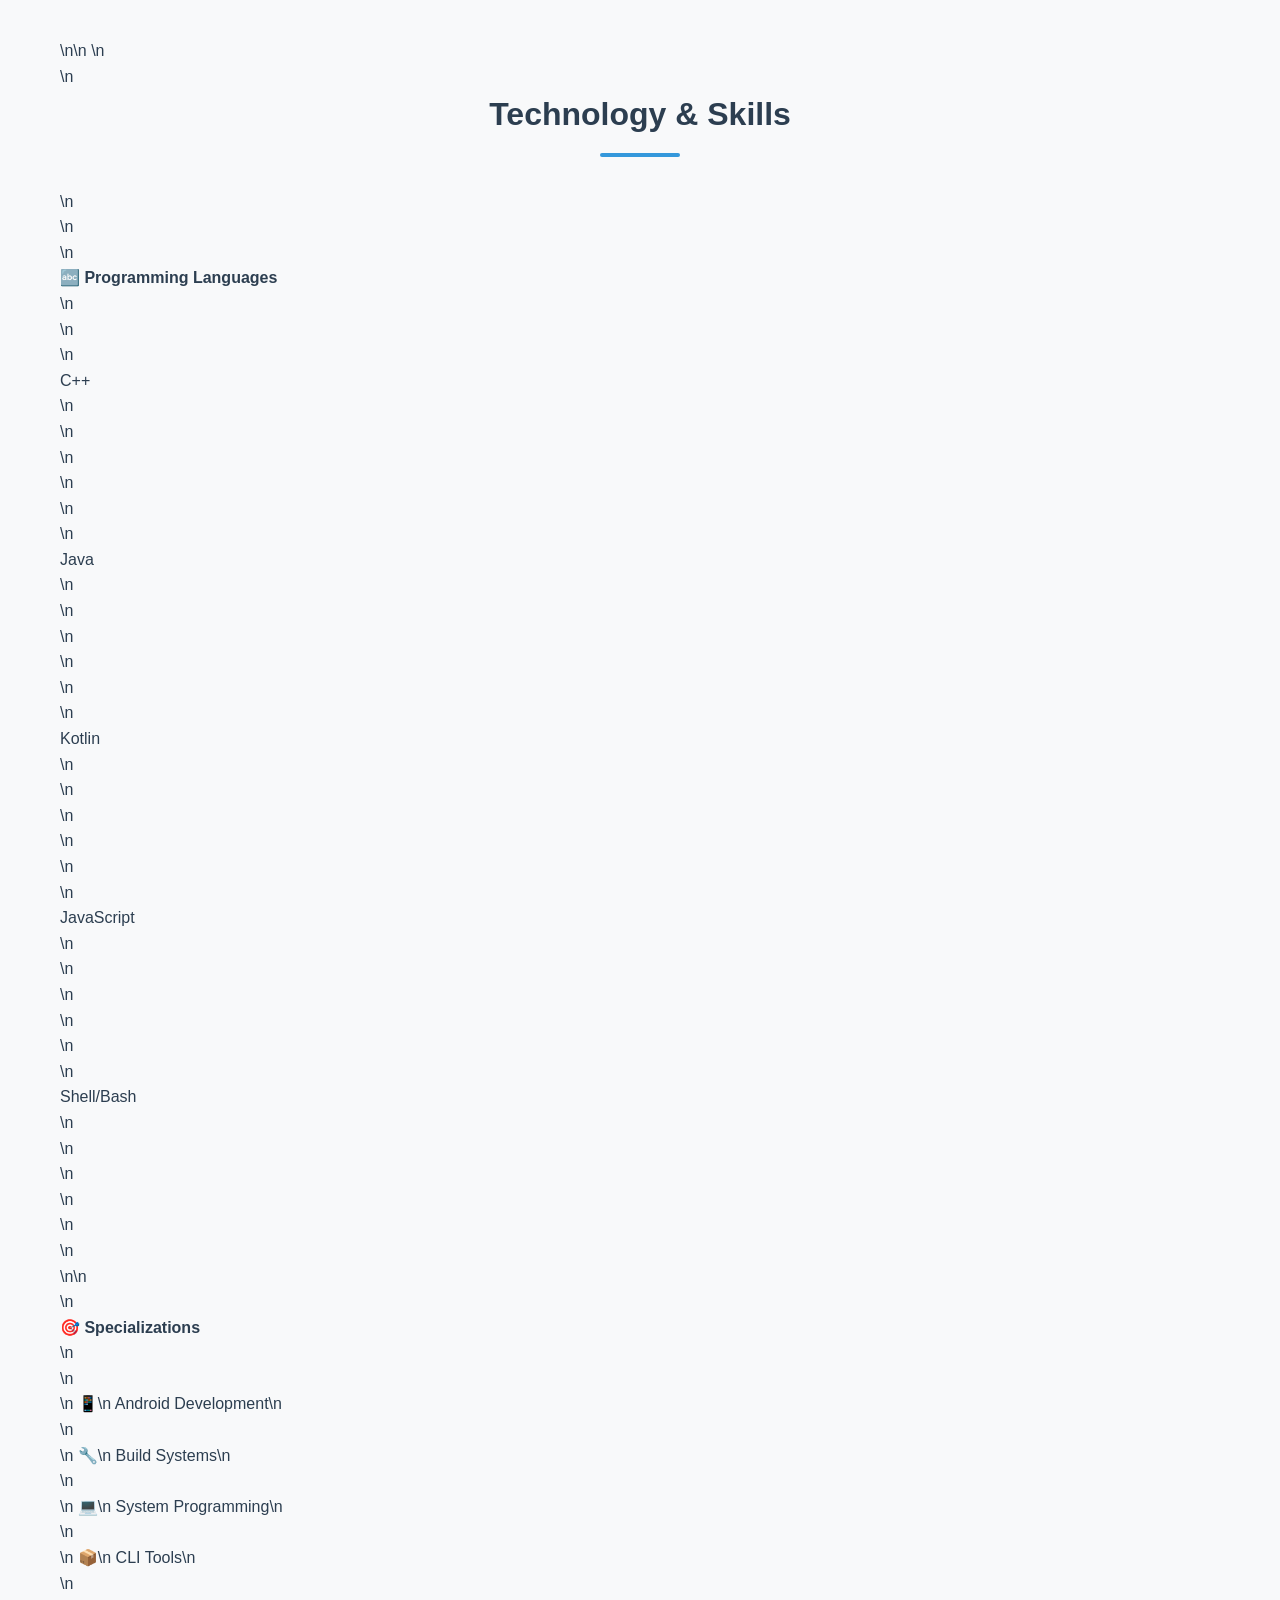
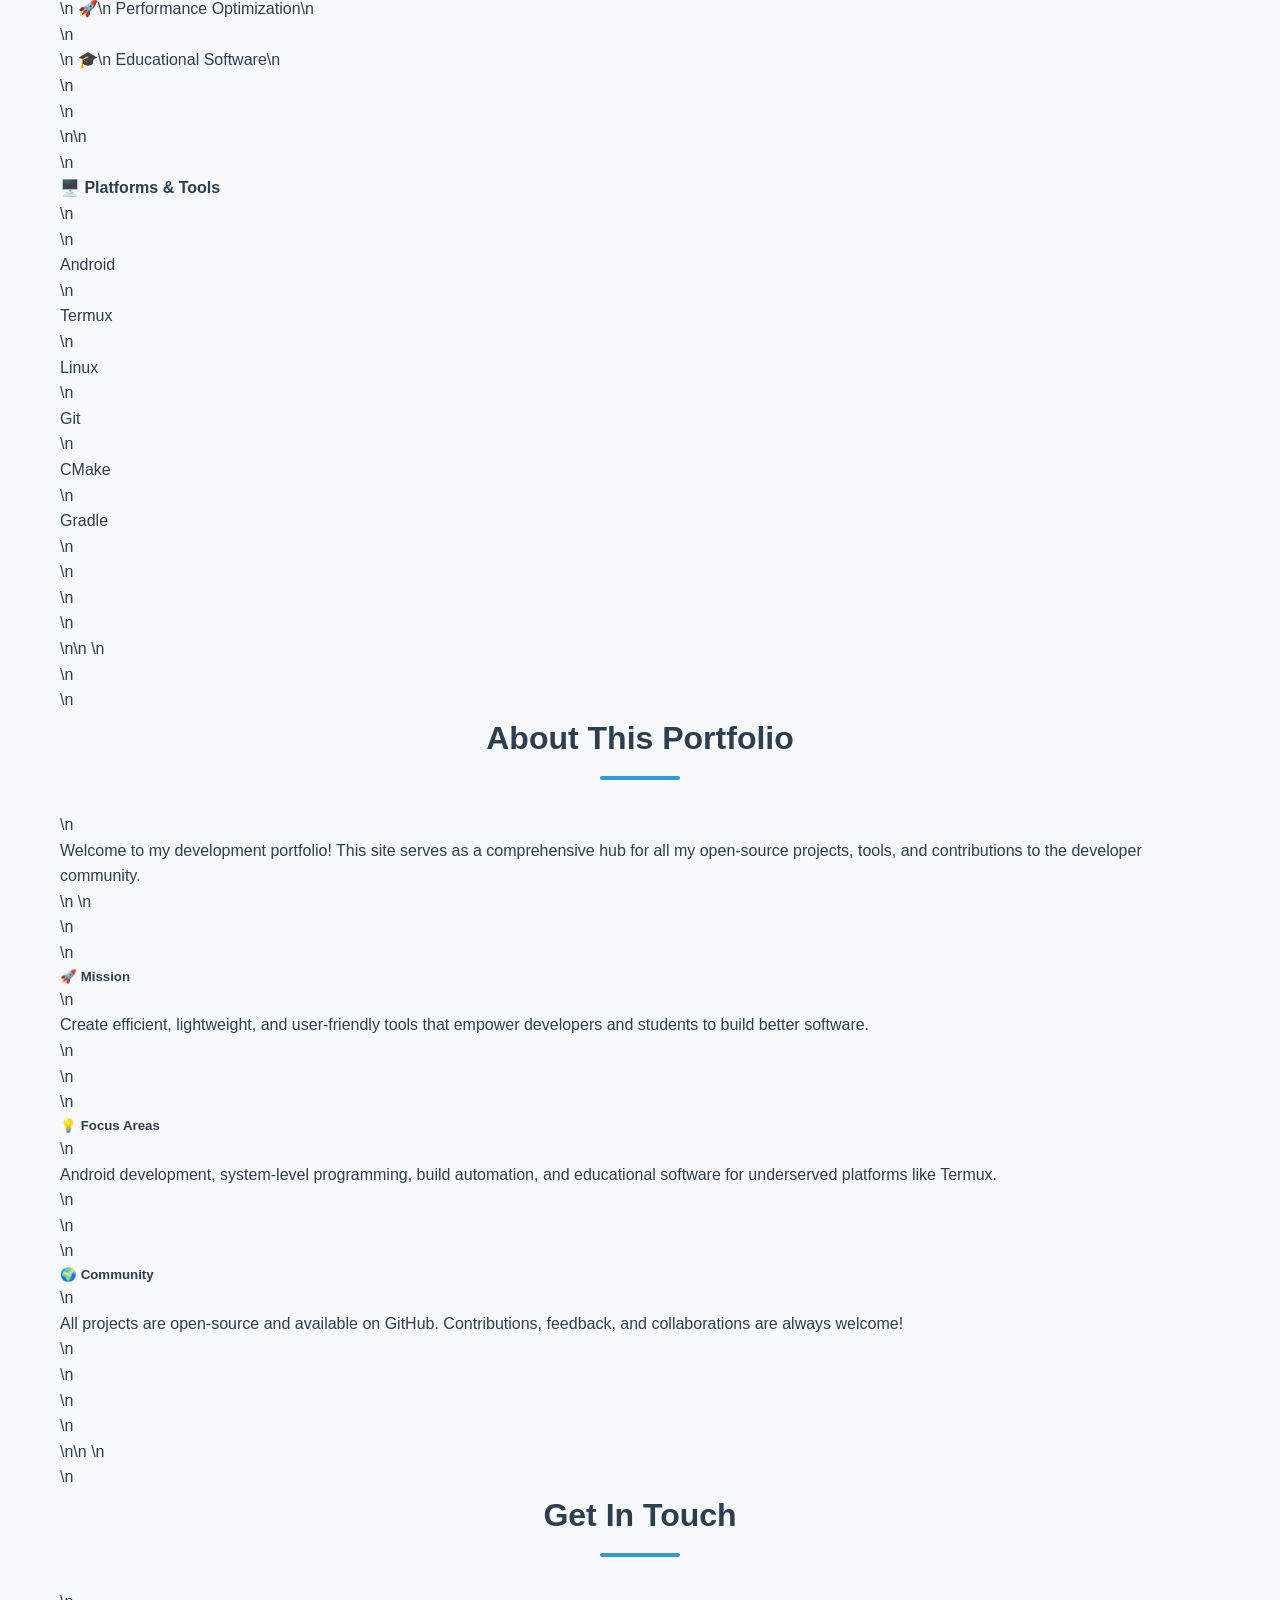
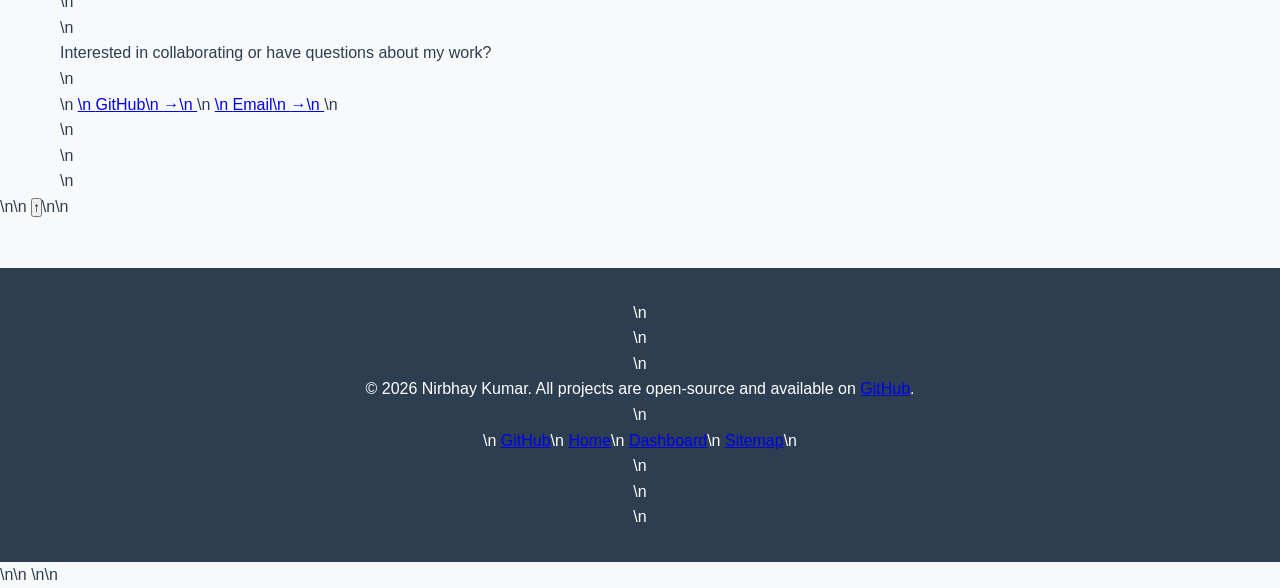
==== commit 2aae0b0d: "Fix critical accessibility and SEO issues in homepage" ====
--- a/index.html
+++ b/index.html
@@ -3,309 +3,13 @@
 <head>
     <meta charset="UTF-8">
     <meta name="viewport" content="width=device-width, initial-scale=1.0">
-    <meta name="description" content="Nirbhay Kumar - Portfolio showcasing repositories, projects, and open-source contributions">
+    <meta name="description" content="Nirbhay Kumar - Portfolio showcasing repositories, projects, and open-source contributions. Full-stack developer specializing in Android, C++, and system tools.">
+    <meta name="keywords" content="developer, portfolio, open-source, Android, C++, Java, Kotlin">
+    <meta name="author" content="Nirbhay Kumar">
+    <meta property="og:title" content="Nirbhay Kumar - Developer Portfolio">
+    <meta property="og:description" content="Explore my projects in Android development, build systems, and CLI tools">
+    <meta property="og:url" content="https://nirbhay-kumar-developer.github.io">
+    <meta property="og:type" content="website">
+    <meta name="twitter:card" content="summary_large_image">
     <title>Nirbhay Kumar - Developer Portfolio</title>
-    <link rel="stylesheet" href="styles.css">
-</head>
-<body>
-    <nav class="navbar">
-        <div class="container">
-            <div class="logo">
-                <span class="logo-icon">💻</span> NK Developer
-            </div>
-            <ul class="nav-links">
-                <li><a href="#projects">Projects</a></li>
-                <li><a href="#tools">Skills</a></li>
-                <li><a href="#stats">Stats</a></li>
-                <li><a href="#contact">Contact</a></li>
-            </ul>
-            <button class="theme-toggle" onclick="toggleTheme()">🌙</button>
-        </div>
-    </nav>
-
-    <header class="hero">
-        <div class="container">
-            <div class="hero-content">
-                <h1>Nirbhay Kumar</h1>
-                <p class="subtitle">Full-Stack Developer | Open Source Contributor</p>
-                <p class="description">Building efficient, lightweight tools and educational applications for Android, Termux, and Linux</p>
-                <div class="cta-buttons">
-                    <a href="#projects" class="btn btn-primary">View Projects</a>
-                    <a href="https://github.com/Nirbhay-Kumar-Developer" target="_blank" class="btn btn-secondary">GitHub Profile</a>
-                </div>
-            </div>
-        </div>
-    </header>
-
-    <main class="container">
-        <!-- Stats Section -->
-        <section id="stats" class="stats-section">
-            <h2>At a Glance</h2>
-            <div class="stats-grid">
-                <div class="stat-card">
-                    <div class="stat-number">8+</div>
-                    <div class="stat-label">Active Projects</div>
-                </div>
-                <div class="stat-card">
-                    <div class="stat-number">5</div>
-                    <div class="stat-label">Languages Used</div>
-                </div>
-                <div class="stat-card">
-                    <div class="stat-number">100%</div>
-                    <div class="stat-label">Open Source</div>
-                </div>
-                <div class="stat-card">
-                    <div class="stat-number">2M+</div>
-                    <div class="stat-label">Lines of Code</div>
-                </div>
-            </div>
-        </section>
-
-        <!-- Projects Section -->
-        <section id="projects" class="projects-section">
-            <h2>Featured Projects</h2>
-            
-            <!-- Android & Educational Apps -->
-            <div class="project-category">
-                <h3>📱 Android & Educational Applications</h3>
-                <div class="projects-list">
-                    <div class="project-card featured">
-                        <div class="project-badge">Featured</div>
-                        <h4>Heurily</h4>
-                        <p class="tech-stack">Java • Android • Educational</p>
-                        <p>An all-in-one educational Android app featuring a robust formula database, custom test generator, interactive math quizzes, multi-profile support, and built-in utility tools. Perfect for students preparing for exams.</p>
-                        <div class="project-stats">
-                            <span class="stat">100% Java</span>
-                        </div>
-                        <div class="project-links">
-                            <a href="https://github.com/Nirbhay-Kumar-Developer/Heurily" target="_blank" class="project-link">📌 Repository</a>
-                            <a href="https://github.com/Nirbhay-Kumar-Developer/Heurily-Releases" target="_blank" class="project-link secondary">📦 Releases</a>
-                        </div>
-                    </div>
-                </div>
-            </div>
-
-            <!-- Build Tools & Systems -->
-            <div class="project-category">
-                <h3>⚙️ Build Tools & Systems</h3>
-                <div class="projects-list">
-                    <div class="project-card">
-                        <h4>mkapk</h4>
-                        <p class="tech-stack">C++ • Java • Kotlin • Multi-language Build System</p>
-                        <p>Efficient and lightweight Android build tool designed specifically for Termux. Supports Java, Kotlin, C++, and C. Additional languages supported through plugins. Includes code obfuscation and optimization for release builds.</p>
-                        <div class="project-stats">
-                            <span class="stat">88.1% C++</span>
-                            <span class="stat">6.3% Java</span>
-                        </div>
-                        <div class="project-links">
-                            <a href="https://github.com/Nirbhay-Kumar-Developer/mkapk" target="_blank" class="project-link">📌 Repository</a>
-                            <a href="https://github.com/Nirbhay-Kumar-Developer/mkapk-template" target="_blank" class="project-link secondary">📋 Template</a>
-                        </div>
-                    </div>
-
-                    <div class="project-card">
-                        <h4>TOS</h4>
-                        <p class="tech-stack">C++ • Shell • Termux • System Management</p>
-                        <p>A lightweight pre-configured terminal environment and project management system for Termux. Streamlines development workflow with built-in configurations, utilities, and system optimization.</p>
-                        <div class="project-stats">
-                            <span class="stat">80.3% C++</span>
-                            <span class="stat">14.6% Shell</span>
-                        </div>
-                        <div class="project-links">
-                            <a href="https://github.com/Nirbhay-Kumar-Developer/TOS" target="_blank" class="project-link">📌 Repository</a>
-                        </div>
-                    </div>
-                </div>
-            </div>
-
-            <!-- Command-Line Tools -->
-            <div class="project-category">
-                <h3>🛠️ Command-Line Utilities</h3>
-                <div class="projects-list">
-                    <div class="project-card">
-                        <h4>Worklog</h4>
-                        <p class="tech-stack">C++ • CLI • Productivity Tool</p>
-                        <p>A command-line tracker for tracking achievements, mistakes, and learnings of the day. Helps maintain a personal development journal with easy logging and retrieval. Perfect for daily standup meetings.</p>
-                        <div class="project-stats">
-                            <span class="stat">95.6% C++</span>
-                        </div>
-                        <div class="project-links">
-                            <a href="https://github.com/Nirbhay-Kumar-Developer/Worklog" target="_blank" class="project-link">📌 Repository</a>
-                        </div>
-                    </div>
-                </div>
-            </div>
-
-            <!-- Profile & Web Projects -->
-            <div class="project-category">
-                <h3>🌐 Web & Profile Projects</h3>
-                <div class="projects-list">
-                    <div class="project-card">
-                        <h4>Developer Profile</h4>
-                        <p class="tech-stack">JavaScript • Web • Portfolio</p>
-                        <p>Interactive web-based developer profile showcasing work, skills, and contact information. Built with modern web technologies for optimal performance and user experience.</p>
-                        <div class="project-stats">
-                            <span class="stat">99.9% JavaScript</span>
-                        </div>
-                        <div class="project-links">
-                            <a href="https://github.com/Nirbhay-Kumar-Developer/nirbhay-kumar-developer-profile" target="_blank" class="project-link">📌 Repository</a>
-                        </div>
-                    </div>
-
-                    <div class="project-card">
-                        <h4>Documentation Website</h4>
-                        <p class="tech-stack">HTML • CSS • JavaScript • This Site</p>
-                        <p>Central hub for all repositories, gists, and projects. Clean, responsive design with easy navigation and project discovery. Fully accessible and optimized for search engines.</p>
-                        <div class="project-stats">
-                            <span class="stat">You are here! 👋</span>
-                        </div>
-                        <div class="project-links">
-                            <a href="https://github.com/Nirbhay-Kumar-Developer/nirbhay-kumar-developer.github.io" target="_blank" class="project-link">📌 Repository</a>
-                        </div>
-                    </div>
-                </div>
-            </div>
-        </section>
-
-        <!-- Skills & Technology Section -->
-        <section id="tools" class="tools-section">
-            <h2>Technology & Skills</h2>
-            <div class="tech-grid">
-                <div class="tech-category">
-                    <h4>🔤 Programming Languages</h4>
-                    <div class="skill-list">
-                        <div class="skill-item">
-                            <div class="skill-name">C++</div>
-                            <div class="skill-bar">
-                                <div class="skill-progress" style="width: 95%"></div>
-                            </div>
-                        </div>
-                        <div class="skill-item">
-                            <div class="skill-name">Java</div>
-                            <div class="skill-bar">
-                                <div class="skill-progress" style="width: 85%"></div>
-                            </div>
-                        </div>
-                        <div class="skill-item">
-                            <div class="skill-name">Kotlin</div>
-                            <div class="skill-bar">
-                                <div class="skill-progress" style="width: 80%"></div>
-                            </div>
-                        </div>
-                        <div class="skill-item">
-                            <div class="skill-name">JavaScript</div>
-                            <div class="skill-bar">
-                                <div class="skill-progress" style="width: 75%"></div>
-                            </div>
-                        </div>
-                        <div class="skill-item">
-                            <div class="skill-name">Shell/Bash</div>
-                            <div class="skill-bar">
-                                <div class="skill-progress" style="width: 80%"></div>
-                            </div>
-                        </div>
-                    </div>
-                </div>
-
-                <div class="tech-category">
-                    <h4>🎯 Specializations</h4>
-                    <div class="specialization-grid">
-                        <div class="specialization-item">
-                            <span class="spec-icon">📱</span>
-                            <span>Android Development</span>
-                        </div>
-                        <div class="specialization-item">
-                            <span class="spec-icon">🔧</span>
-                            <span>Build Systems</span>
-                        </div>
-                        <div class="specialization-item">
-                            <span class="spec-icon">💻</span>
-                            <span>System Programming</span>
-                        </div>
-                        <div class="specialization-item">
-                            <span class="spec-icon">📦</span>
-                            <span>CLI Tools</span>
-                        </div>
-                        <div class="specialization-item">
-                            <span class="spec-icon">🚀</span>
-                            <span>Performance Optimization</span>
-                        </div>
-                        <div class="specialization-item">
-                            <span class="spec-icon">🎓</span>
-                            <span>Educational Software</span>
-                        </div>
-                    </div>
-                </div>
-
-                <div class="tech-category">
-                    <h4>🖥️ Platforms & Tools</h4>
-                    <div class="platform-grid">
-                        <div class="platform-item">Android</div>
-                        <div class="platform-item">Termux</div>
-                        <div class="platform-item">Linux</div>
-                        <div class="platform-item">Git</div>
-                        <div class="platform-item">CMake</div>
-                        <div class="platform-item">Gradle</div>
-                    </div>
-                </div>
-            </div>
-        </section>
-
-        <!-- About Section -->
-        <section id="about" class="about-section">
-            <div class="about-content">
-                <h2>About This Portfolio</h2>
-                <p>Welcome to my development portfolio! This site serves as a comprehensive hub for all my open-source projects, tools, and contributions to the developer community.</p>
-                
-                <div class="about-highlights">
-                    <div class="highlight">
-                        <h5>🚀 Mission</h5>
-                        <p>Create efficient, lightweight, and user-friendly tools that empower developers and students to build better software.</p>
-                    </div>
-                    <div class="highlight">
-                        <h5>💡 Focus Areas</h5>
-                        <p>Android development, system-level programming, build automation, and educational software for underserved platforms like Termux.</p>
-                    </div>
-                    <div class="highlight">
-                        <h5>🌍 Community</h5>
-                        <p>All projects are open-source and available on GitHub. Contributions, feedback, and collaborations are always welcome!</p>
-                    </div>
-                </div>
-            </div>
-        </section>
-
-        <!-- Contact Section -->
-        <section id="contact" class="contact-section">
-            <h2>Get In Touch</h2>
-            <div class="contact-content">
-                <p>Interested in collaborating or have questions about my work?</p>
-                <div class="contact-links">
-                    <a href="https://github.com/Nirbhay-Kumar-Developer" target="_blank" class="contact-link">
-                        <span>GitHub</span>
-                        <span class="arrow">→</span>
-                    </a>
-                    <a href="mailto:dev.nirbhaykumar@gmail.com" class="contact-link">
-                        <span>Email</span>
-                        <span class="arrow">→</span>
-                    </a>
-                </div>
-            </div>
-        </section>
-    </main>
-
-    <footer>
-        <div class="container">
-            <div class="footer-content">
-                <p>&copy; 2026 Nirbhay Kumar. All projects are open-source and available on GitHub.</p>
-                <div class="footer-links">
-                    <a href="https://github.com/Nirbhay-Kumar-Developer" target="_blank">GitHub</a>
-                    <a href="#projects">Projects</a>
-                    <a href="#about">About</a>
-                </div>
-            </div>
-        </div>
-    </footer>
-
-    <script src="script.js"></script>
-</body>
-</html>+    <link rel="stylesheet" href="styles.css">\n    <link rel="icon" type="image/svg+xml" href="data:image/svg+xml,<svg xmlns=%22http://www.w3.org/2000/svg%22 viewBox=%220 0 100 100%22><text y=%22.9em%22 font-size=%2290%22>💻</text></svg>">\n</head>\n<body>\n    <a href="#main-content" class="skip-link">Skip to main content</a>\n    \n    <nav class="navbar" role="navigation" aria-label="Main navigation">\n        <div class="container">\n            <div class="logo">\n                <span class="logo-icon" aria-hidden="true">💻</span> NK Developer\n            </div>\n            <ul class="nav-links">\n                <li><a href="index.html" aria-current="page">Home</a></li>\n                <li><a href="dashboard.html">Dashboard</a></li>\n                <li><a href="#projects">Projects</a></li>\n                <li><a href="#tools">Skills</a></li>\n                <li><a href="#contact">Contact</a></li>\n            </ul>\n            <button class="theme-toggle" onclick="toggleTheme()" aria-label="Toggle dark mode">🌙</button>\n        </div>\n    </nav>\n\n    <header class="hero">\n        <div class="container">\n            <div class="hero-content">\n                <h1>Nirbhay Kumar</h1>\n                <p class="subtitle">Full-Stack Developer | Open Source Contributor</p>\n                <p class="description">Building efficient, lightweight tools and educational applications for Android, Termux, and Linux</p>\n                <div class="cta-buttons">\n                    <a href="#projects" class="btn btn-primary">View Projects</a>\n                    <a href="https://github.com/Nirbhay-Kumar-Developer" target="_blank" rel="noopener noreferrer" class="btn btn-secondary">GitHub Profile</a>\n                </div>\n            </div>\n        </div>\n    </header>\n\n    <main class="container" id="main-content">\n        <!-- Stats Section -->\n        <section id="stats" class="stats-section" aria-labelledby="stats-heading">\n            <h2 id="stats-heading">At a Glance</h2>\n            <div class="stats-grid">\n                <div class="stat-card">\n                    <div class="stat-number">8</div>\n                    <div class="stat-label">Active Projects</div>\n                </div>\n                <div class="stat-card">\n                    <div class="stat-number">5</div>\n                    <div class="stat-label">Languages Used</div>\n                </div>\n                <div class="stat-card">\n                    <div class="stat-number">100%</div>\n                    <div class="stat-label">Open Source</div>\n                </div>\n                <div class="stat-card">\n                    <div class="stat-number">8</div>\n                    <div class="stat-label">Stars</div>\n                </div>\n            </div>\n        </section>\n\n        <!-- Projects Section -->\n        <section id="projects" class="projects-section" aria-labelledby="projects-heading">\n            <h2 id="projects-heading\">Featured Projects</h2>\n            \n            <!-- Android & Educational Apps -->\n            <div class="project-category">\n                <h3>📱 Android & Educational Applications</h3>\n                <div class="projects-list">\n                    <div class="project-card featured">\n                        <div class="project-badge">Featured</div>\n                        <h4>Heurily</h4>\n                        <p class="tech-stack">Java • Android • Educational</p>\n                        <p>An all-in-one educational Android app featuring a robust formula database, custom test generator, interactive math quizzes, multi-profile support, and built-in utility tools.</p>\n                        <div class="project-stats">\n                            <span class="stat">100% Java</span>\n                        </div>\n                        <div class="project-links">\n                            <a href="wikis/heurily.html" class="project-link">📖 Wiki</a>\n                            <a href="https://github.com/Nirbhay-Kumar-Developer/Heurily" target="_blank" rel="noopener noreferrer" class="project-link">📌 Repository</a>\n                            <a href="https://github.com/Nirbhay-Kumar-Developer/Heurily-Releases" target="_blank" rel="noopener noreferrer" class="project-link secondary">📦 Releases</a>\n                        </div>\n                    </div>\n                </div>\n            </div>\n\n            <!-- Build Tools & Systems -->\n            <div class="project-category\">\n                <h3>⚙️ Build Tools & Systems</h3>\n                <div class=\"projects-list\">\n                    <div class=\"project-card\">\n                        <h4>mkapk</h4>\n                        <p class=\"tech-stack\">C++ • Java • Kotlin • Multi-language Build System</p>\n                        <p>Efficient and lightweight Android build tool designed specifically for Termux. Supports Java, Kotlin, C++, and C. Additional languages supported through plugins. Includes code obfuscation and optimization for release builds.</p>\n                        <div class=\"project-stats\">\n                            <span class=\"stat\">88.1% C++</span>\n                            <span class=\"stat\">6.3% Java</span>\n                        </div>\n                        <div class=\"project-links\">\n                            <a href=\"wikis/mkapk.html\" class=\"project-link\">📖 Wiki</a>\n                            <a href=\"https://github.com/Nirbhay-Kumar-Developer/mkapk\" target=\"_blank\" rel=\"noopener noreferrer\" class=\"project-link\">📌 Repository</a>\n                            <a href=\"https://github.com/Nirbhay-Kumar-Developer/mkapk-template\" target=\"_blank\" rel=\"noopener noreferrer\" class=\"project-link secondary\">📋 Template</a>\n                        </div>\n                    </div>\n\n                    <div class=\"project-card\">\n                        <h4>TOS</h4>\n                        <p class=\"tech-stack\">C++ • Shell • Termux • System Management</p>\n                        <p>A lightweight pre-configured terminal environment and project management system for Termux. Streamlines development workflow with built-in configurations, utilities, and system optimization.</p>\n                        <div class=\"project-stats\">\n                            <span class=\"stat\">80.3% C++</span>\n                            <span class=\"stat\">14.6% Shell</span>\n                        </div>\n                        <div class=\"project-links\">\n                            <a href=\"wikis/tos.html\" class=\"project-link\">📖 Wiki</a>\n                            <a href=\"https://github.com/Nirbhay-Kumar-Developer/TOS\" target=\"_blank\" rel=\"noopener noreferrer\" class=\"project-link\">📌 Repository</a>\n                        </div>\n                    </div>\n                </div>\n            </div>\n\n            <!-- Command-Line Tools -->\n            <div class=\"project-category\">\n                <h3>🛠️ Command-Line Utilities</h3>\n                <div class=\"projects-list\">\n                    <div class=\"project-card\">\n                        <h4>Worklog</h4>\n                        <p class=\"tech-stack\">C++ • CLI • Productivity Tool</p>\n                        <p>A command-line tracker for tracking achievements, mistakes, and learnings of the day. Helps maintain a personal development journal with easy logging and retrieval. Perfect for daily standup meetings.</p>\n                        <div class=\"project-stats\">\n                            <span class=\"stat\">95.6% C++</span>\n                        </div>\n                        <div class=\"project-links\">\n                            <a href=\"wikis/worklog.html\" class=\"project-link\">📖 Wiki</a>\n                            <a href=\"https://github.com/Nirbhay-Kumar-Developer/Worklog\" target=\"_blank\" rel=\"noopener noreferrer\" class=\"project-link\">📌 Repository</a>\n                        </div>\n                    </div>\n                </div>\n            </div>\n\n            <!-- Profile & Web Projects -->\n            <div class=\"project-category\">\n                <h3>🌐 Web & Profile Projects</h3>\n                <div class=\"projects-list\">\n                    <div class=\"project-card\">\n                        <h4>Developer Profile</h4>\n                        <p class=\"tech-stack\">JavaScript • Web • Portfolio</p>\n                        <p>Interactive web-based developer profile showcasing work, skills, and contact information. Built with modern web technologies for optimal performance and user experience.</p>\n                        <div class=\"project-stats\">\n                            <span class=\"stat\">99.9% JavaScript</span>\n                        </div>\n                        <div class=\"project-links\">\n                            <a href=\"wikis/developer-profile.html\" class=\"project-link\">📖 Wiki</a>\n                            <a href=\"https://github.com/Nirbhay-Kumar-Developer/nirbhay-kumar-developer-profile\" target=\"_blank\" rel=\"noopener noreferrer\" class=\"project-link\">📌 Repository</a>\n                        </div>\n                    </div>\n\n                    <div class=\"project-card\">\n                        <h4>Documentation Website</h4>\n                        <p class=\"tech-stack\">HTML • CSS • JavaScript • This Site</p>\n                        <p>Central hub for all repositories, gists, and projects. Clean, responsive design with easy navigation and project discovery. Fully accessible and optimized for search engines.</p>\n                        <div class=\"project-stats\">\n                            <span class=\"stat\">You are here! 👋</span>\n                        </div>\n                        <div class=\"project-links\">\n                            <a href=\"https://github.com/Nirbhay-Kumar-Developer/nirbhay-kumar-developer.github.io\" target=\"_blank\" rel=\"noopener noreferrer\" class=\"project-link\">📌 Repository</a>\n                        </div>\n                    </div>\n                </div>\n            </div>\n        </section>\n\n        <!-- Skills & Technology Section -->\n        <section id=\"tools\" class=\"tools-section\" aria-labelledby=\"tools-heading\">\n            <h2 id=\"tools-heading\">Technology & Skills</h2>\n            <div class=\"tech-grid\">\n                <div class=\"tech-category\">\n                    <h4>🔤 Programming Languages</h4>\n                    <div class=\"skill-list\">\n                        <div class=\"skill-item\">\n                            <div class=\"skill-name\">C++</div>\n                            <div class=\"skill-bar\" role=\"progressbar\" aria-valuenow=\"95\" aria-valuemin=\"0\" aria-valuemax=\"100\" aria-label=\"C++ proficiency: 95%\">\n                                <div class=\"skill-progress\" style=\"width: 95%\"></div>\n                            </div>\n                        </div>\n                        <div class=\"skill-item\">\n                            <div class=\"skill-name\">Java</div>\n                            <div class=\"skill-bar\" role=\"progressbar\" aria-valuenow=\"85\" aria-valuemin=\"0\" aria-valuemax=\"100\" aria-label=\"Java proficiency: 85%\">\n                                <div class=\"skill-progress\" style=\"width: 85%\"></div>\n                            </div>\n                        </div>\n                        <div class=\"skill-item\">\n                            <div class=\"skill-name\">Kotlin</div>\n                            <div class=\"skill-bar\" role=\"progressbar\" aria-valuenow=\"80\" aria-valuemin=\"0\" aria-valuemax=\"100\" aria-label=\"Kotlin proficiency: 80%\">\n                                <div class=\"skill-progress\" style=\"width: 80%\"></div>\n                            </div>\n                        </div>\n                        <div class=\"skill-item\">\n                            <div class=\"skill-name\">JavaScript</div>\n                            <div class=\"skill-bar\" role=\"progressbar\" aria-valuenow=\"75\" aria-valuemin=\"0\" aria-valuemax=\"100\" aria-label=\"JavaScript proficiency: 75%\">\n                                <div class=\"skill-progress\" style=\"width: 75%\"></div>\n                            </div>\n                        </div>\n                        <div class=\"skill-item\">\n                            <div class=\"skill-name\">Shell/Bash</div>\n                            <div class=\"skill-bar\" role=\"progressbar\" aria-valuenow=\"80\" aria-valuemin=\"0\" aria-valuemax=\"100\" aria-label=\"Shell/Bash proficiency: 80%\">\n                                <div class=\"skill-progress\" style=\"width: 80%\"></div>\n                            </div>\n                        </div>\n                    </div>\n                </div>\n\n                <div class=\"tech-category\">\n                    <h4>🎯 Specializations</h4>\n                    <div class=\"specialization-grid\">\n                        <div class=\"specialization-item\">\n                            <span class=\"spec-icon\" aria-hidden=\"true\">📱</span>\n                            <span>Android Development</span>\n                        </div>\n                        <div class=\"specialization-item\">\n                            <span class=\"spec-icon\" aria-hidden=\"true\">🔧</span>\n                            <span>Build Systems</span>\n                        </div>\n                        <div class=\"specialization-item\">\n                            <span class=\"spec-icon\" aria-hidden=\"true\">💻</span>\n                            <span>System Programming</span>\n                        </div>\n                        <div class=\"specialization-item\">\n                            <span class=\"spec-icon\" aria-hidden=\"true\">📦</span>\n                            <span>CLI Tools</span>\n                        </div>\n                        <div class=\"specialization-item\">\n                            <span class=\"spec-icon\" aria-hidden=\"true\">🚀</span>\n                            <span>Performance Optimization</span>\n                        </div>\n                        <div class=\"specialization-item\">\n                            <span class=\"spec-icon\" aria-hidden=\"true\">🎓</span>\n                            <span>Educational Software</span>\n                        </div>\n                    </div>\n                </div>\n\n                <div class=\"tech-category\">\n                    <h4>🖥️ Platforms & Tools</h4>\n                    <div class=\"platform-grid\">\n                        <div class=\"platform-item\">Android</div>\n                        <div class=\"platform-item\">Termux</div>\n                        <div class=\"platform-item\">Linux</div>\n                        <div class=\"platform-item\">Git</div>\n                        <div class=\"platform-item\">CMake</div>\n                        <div class=\"platform-item\">Gradle</div>\n                    </div>\n                </div>\n            </div>\n        </section>\n\n        <!-- About Section -->\n        <section id=\"about\" class=\"about-section\" aria-labelledby=\"about-heading\">\n            <div class=\"about-content\">\n                <h2 id=\"about-heading\">About This Portfolio</h2>\n                <p>Welcome to my development portfolio! This site serves as a comprehensive hub for all my open-source projects, tools, and contributions to the developer community.</p>\n                \n                <div class=\"about-highlights\">\n                    <div class=\"highlight\">\n                        <h5>🚀 Mission</h5>\n                        <p>Create efficient, lightweight, and user-friendly tools that empower developers and students to build better software.</p>\n                    </div>\n                    <div class=\"highlight\">\n                        <h5>💡 Focus Areas</h5>\n                        <p>Android development, system-level programming, build automation, and educational software for underserved platforms like Termux.</p>\n                    </div>\n                    <div class=\"highlight\">\n                        <h5>🌍 Community</h5>\n                        <p>All projects are open-source and available on GitHub. Contributions, feedback, and collaborations are always welcome!</p>\n                    </div>\n                </div>\n            </div>\n        </section>\n\n        <!-- Contact Section -->\n        <section id=\"contact\" class=\"contact-section\" aria-labelledby=\"contact-heading\">\n            <h2 id=\"contact-heading\">Get In Touch</h2>\n            <div class=\"contact-content\">\n                <p>Interested in collaborating or have questions about my work?</p>\n                <div class=\"contact-links\">\n                    <a href=\"https://github.com/Nirbhay-Kumar-Developer\" target=\"_blank\" rel=\"noopener noreferrer\" class=\"contact-link\" aria-label=\"Visit GitHub profile\">\n                        <span>GitHub</span>\n                        <span class=\"arrow\" aria-hidden=\"true\">→</span>\n                    </a>\n                    <a href=\"mailto:dev.nirbhaykumar@gmail.com\" class=\"contact-link\" aria-label=\"Send email to developer\">\n                        <span>Email</span>\n                        <span class=\"arrow\" aria-hidden=\"true\">→</span>\n                    </a>\n                </div>\n            </div>\n        </section>\n    </main>\n\n    <button id=\"back-to-top\" class=\"back-to-top\" aria-label=\"Back to top\" onclick=\"scrollToTop()\">↑</button>\n\n    <footer role=\"contentinfo\">\n        <div class=\"container\">\n            <div class=\"footer-content\">\n                <p>&copy; 2026 Nirbhay Kumar. All projects are open-source and available on <a href=\"https://github.com/Nirbhay-Kumar-Developer\" target=\"_blank\" rel=\"noopener noreferrer\">GitHub</a>.</p>\n                <div class=\"footer-links\">\n                    <a href=\"https://github.com/Nirbhay-Kumar-Developer\" target=\"_blank\" rel=\"noopener noreferrer\">GitHub</a>\n                    <a href=\"index.html\">Home</a>\n                    <a href=\"dashboard.html\">Dashboard</a>\n                    <a href=\"sitemap.xml\">Sitemap</a>\n                </div>\n            </div>\n        </div>\n    </footer>\n\n    <script src=\"script.js\"></script>\n</body>\n</html>
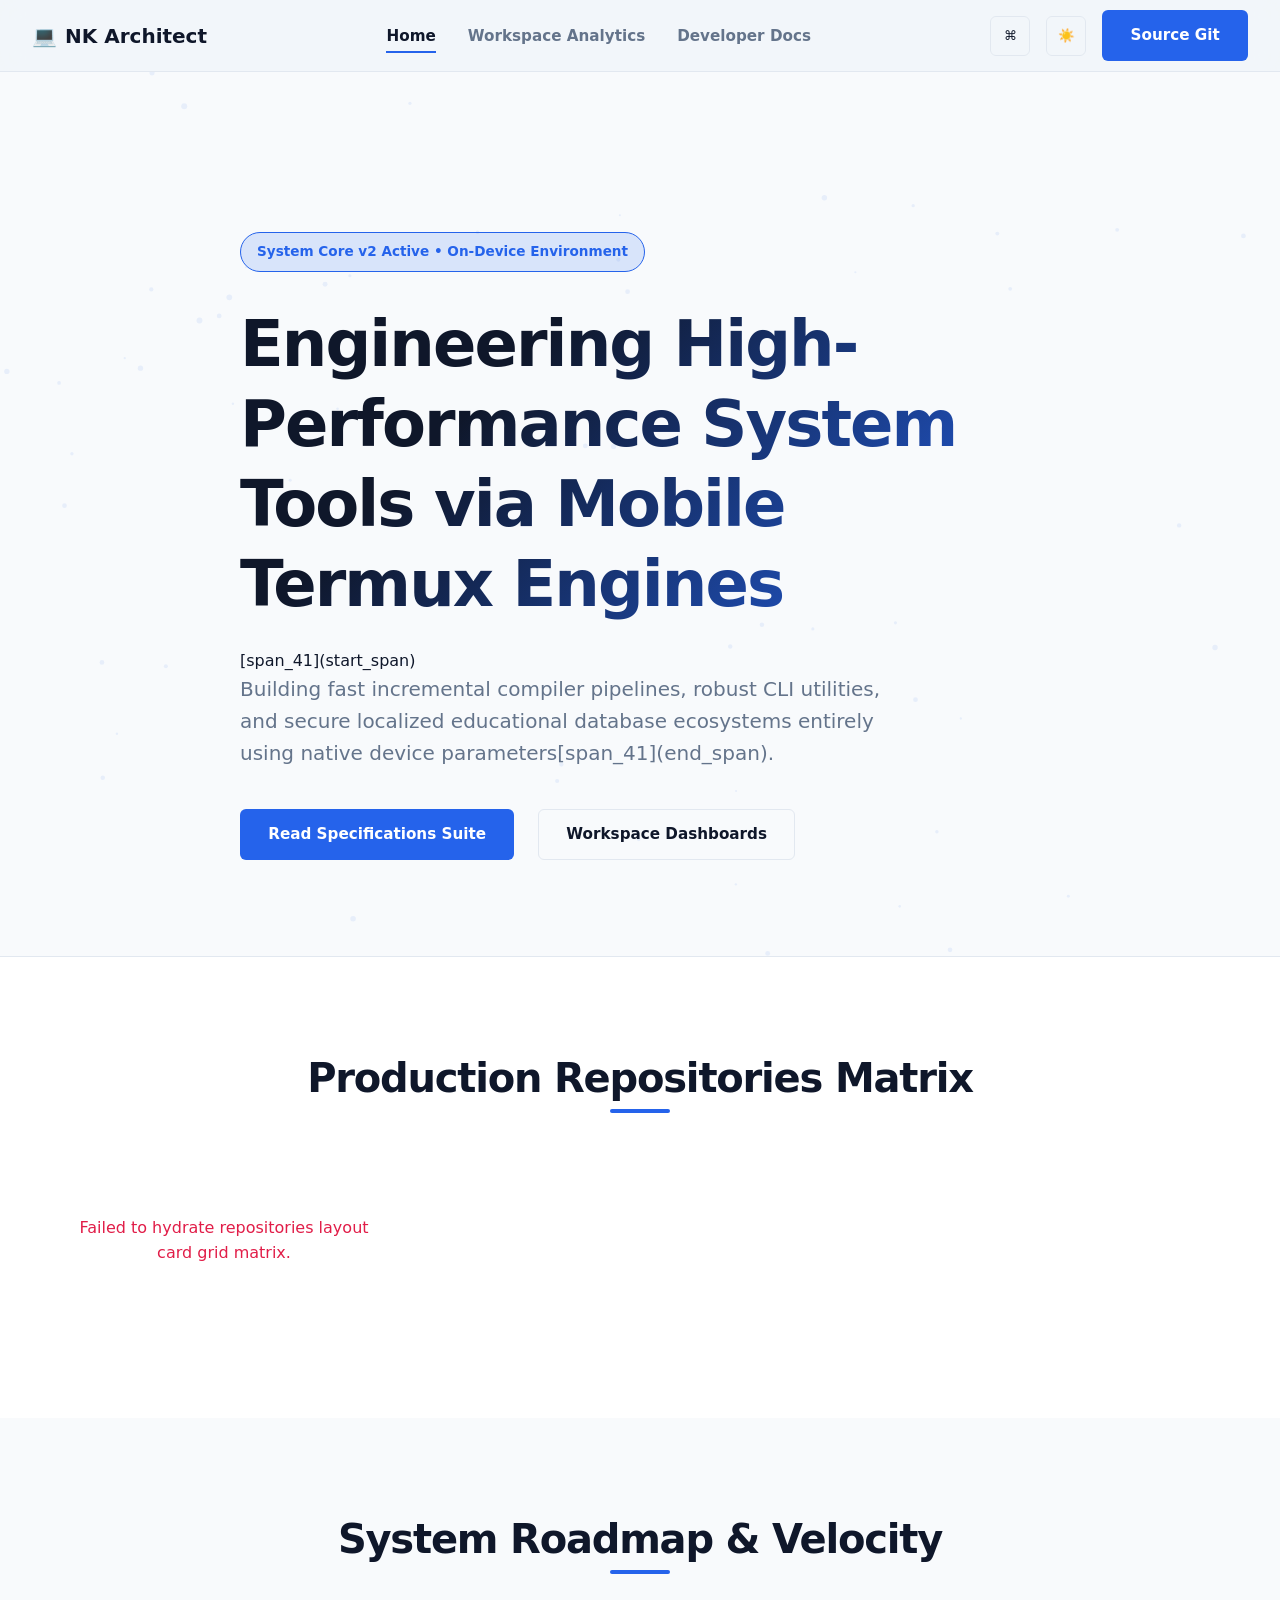
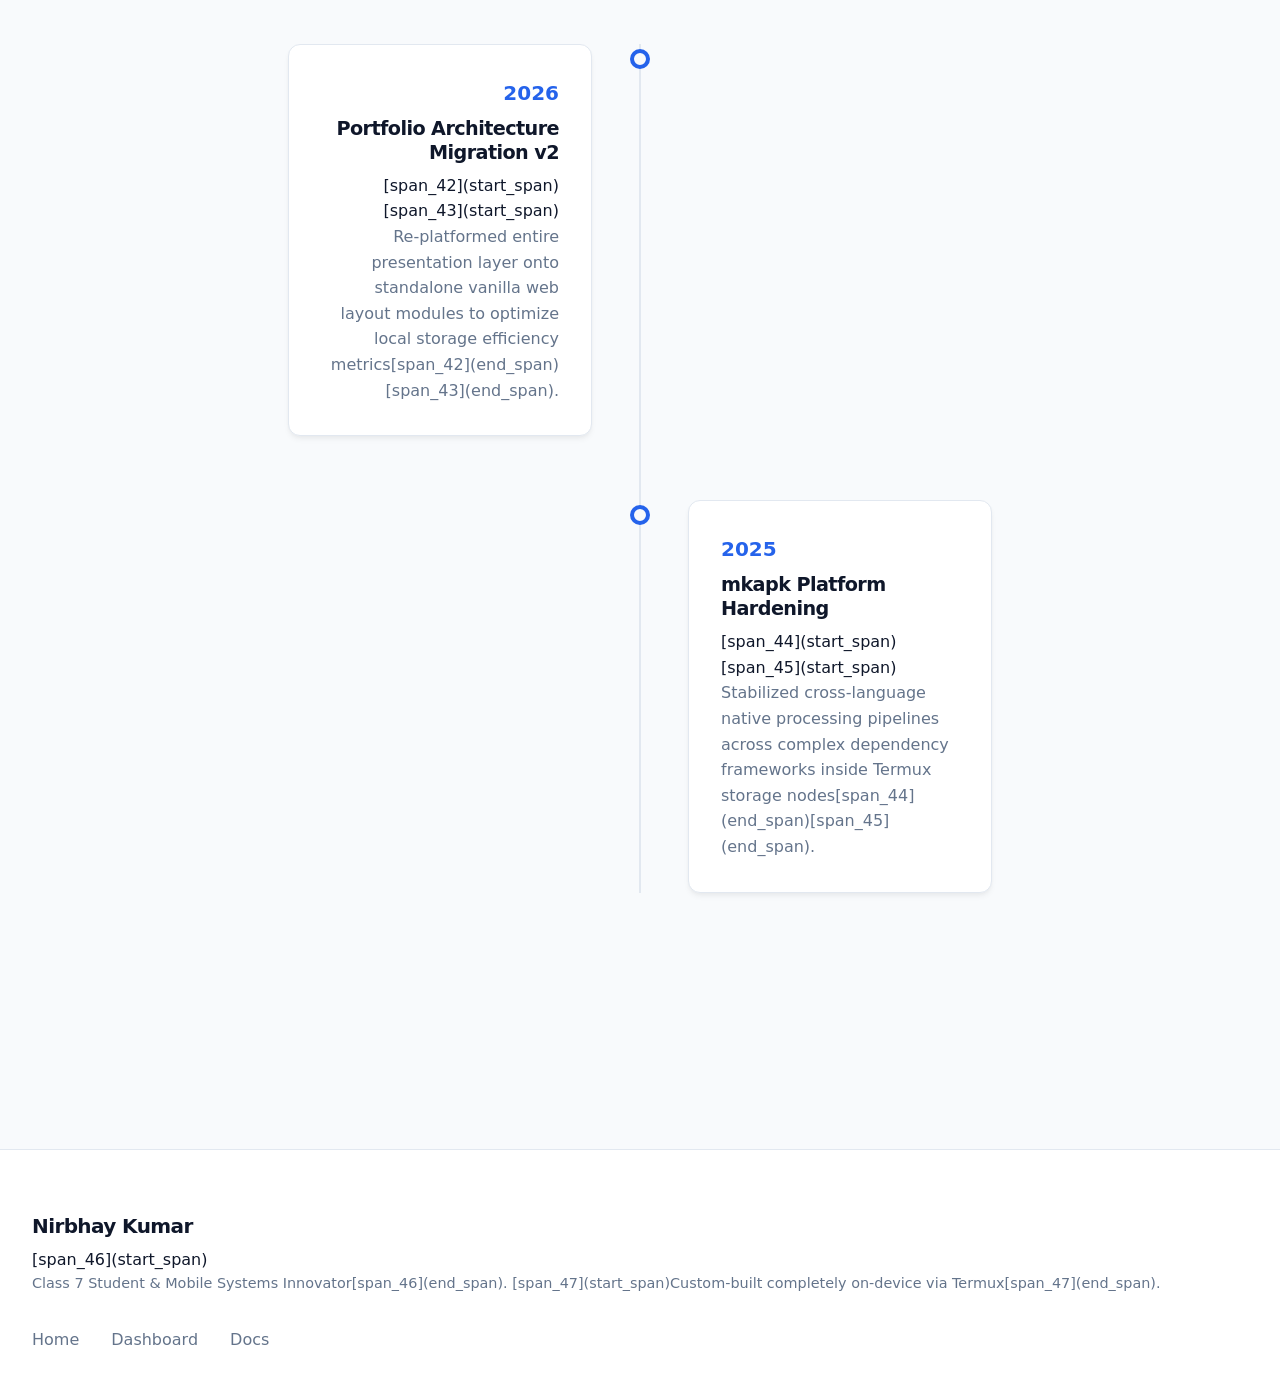
==== commit 0723db2f: "Initial Commit" ====
--- a/index.html
+++ b/index.html
@@ -1,15 +1,118 @@
 <!DOCTYPE html>
-<html lang="en">
+<html lang="en" data-theme="dark">
 <head>
     <meta charset="UTF-8">
     <meta name="viewport" content="width=device-width, initial-scale=1.0">
-    <meta name="description" content="Nirbhay Kumar - Portfolio showcasing repositories, projects, and open-source contributions. Full-stack developer specializing in Android, C++, and system tools.">
-    <meta name="keywords" content="developer, portfolio, open-source, Android, C++, Java, Kotlin">
-    <meta name="author" content="Nirbhay Kumar">
-    <meta property="og:title" content="Nirbhay Kumar - Developer Portfolio">
-    <meta property="og:description" content="Explore my projects in Android development, build systems, and CLI tools">
-    <meta property="og:url" content="https://nirbhay-kumar-developer.github.io">
+    
+    <title>Nirbhay Kumar - Developer Architecture Console</title>
+    <meta name="description" content="Explore advanced incremental build utilities, custom performance tools, and native mobile environments developed directly via Termux.">
+    <meta name="keywords" content="mkapk, Termux, Android Build Systems, C++, Embedded Shell System Architecture">
+    <link rel="canonical" href="https://nirbhay-kumar-developer.github.io/index.html">
+    
+    <meta property="og:title" content="Nirbhay Kumar - Full-Stack Developer Suite">
+    <meta property="og:description" content="Highly optimized system configurations and mobile platforms deployed natively on-device.">
     <meta property="og:type" content="website">
-    <meta name="twitter:card" content="summary_large_image">
-    <title>Nirbhay Kumar - Developer Portfolio</title>
-    <link rel="stylesheet" href="styles.css">\n    <link rel="icon" type="image/svg+xml" href="data:image/svg+xml,<svg xmlns=%22http://www.w3.org/2000/svg%22 viewBox=%220 0 100 100%22><text y=%22.9em%22 font-size=%2290%22>💻</text></svg>">\n</head>\n<body>\n    <a href="#main-content" class="skip-link">Skip to main content</a>\n    \n    <nav class="navbar" role="navigation" aria-label="Main navigation">\n        <div class="container">\n            <div class="logo">\n                <span class="logo-icon" aria-hidden="true">💻</span> NK Developer\n            </div>\n            <ul class="nav-links">\n                <li><a href="index.html" aria-current="page">Home</a></li>\n                <li><a href="dashboard.html">Dashboard</a></li>\n                <li><a href="#projects">Projects</a></li>\n                <li><a href="#tools">Skills</a></li>\n                <li><a href="#contact">Contact</a></li>\n            </ul>\n            <button class="theme-toggle" onclick="toggleTheme()" aria-label="Toggle dark mode">🌙</button>\n        </div>\n    </nav>\n\n    <header class="hero">\n        <div class="container">\n            <div class="hero-content">\n                <h1>Nirbhay Kumar</h1>\n                <p class="subtitle">Full-Stack Developer | Open Source Contributor</p>\n                <p class="description">Building efficient, lightweight tools and educational applications for Android, Termux, and Linux</p>\n                <div class="cta-buttons">\n                    <a href="#projects" class="btn btn-primary">View Projects</a>\n                    <a href="https://github.com/Nirbhay-Kumar-Developer" target="_blank" rel="noopener noreferrer" class="btn btn-secondary">GitHub Profile</a>\n                </div>\n            </div>\n        </div>\n    </header>\n\n    <main class="container" id="main-content">\n        <!-- Stats Section -->\n        <section id="stats" class="stats-section" aria-labelledby="stats-heading">\n            <h2 id="stats-heading">At a Glance</h2>\n            <div class="stats-grid">\n                <div class="stat-card">\n                    <div class="stat-number">8</div>\n                    <div class="stat-label">Active Projects</div>\n                </div>\n                <div class="stat-card">\n                    <div class="stat-number">5</div>\n                    <div class="stat-label">Languages Used</div>\n                </div>\n                <div class="stat-card">\n                    <div class="stat-number">100%</div>\n                    <div class="stat-label">Open Source</div>\n                </div>\n                <div class="stat-card">\n                    <div class="stat-number">8</div>\n                    <div class="stat-label">Stars</div>\n                </div>\n            </div>\n        </section>\n\n        <!-- Projects Section -->\n        <section id="projects" class="projects-section" aria-labelledby="projects-heading">\n            <h2 id="projects-heading\">Featured Projects</h2>\n            \n            <!-- Android & Educational Apps -->\n            <div class="project-category">\n                <h3>📱 Android & Educational Applications</h3>\n                <div class="projects-list">\n                    <div class="project-card featured">\n                        <div class="project-badge">Featured</div>\n                        <h4>Heurily</h4>\n                        <p class="tech-stack">Java • Android • Educational</p>\n                        <p>An all-in-one educational Android app featuring a robust formula database, custom test generator, interactive math quizzes, multi-profile support, and built-in utility tools.</p>\n                        <div class="project-stats">\n                            <span class="stat">100% Java</span>\n                        </div>\n                        <div class="project-links">\n                            <a href="wikis/heurily.html" class="project-link">📖 Wiki</a>\n                            <a href="https://github.com/Nirbhay-Kumar-Developer/Heurily" target="_blank" rel="noopener noreferrer" class="project-link">📌 Repository</a>\n                            <a href="https://github.com/Nirbhay-Kumar-Developer/Heurily-Releases" target="_blank" rel="noopener noreferrer" class="project-link secondary">📦 Releases</a>\n                        </div>\n                    </div>\n                </div>\n            </div>\n\n            <!-- Build Tools & Systems -->\n            <div class="project-category\">\n                <h3>⚙️ Build Tools & Systems</h3>\n                <div class=\"projects-list\">\n                    <div class=\"project-card\">\n                        <h4>mkapk</h4>\n                        <p class=\"tech-stack\">C++ • Java • Kotlin • Multi-language Build System</p>\n                        <p>Efficient and lightweight Android build tool designed specifically for Termux. Supports Java, Kotlin, C++, and C. Additional languages supported through plugins. Includes code obfuscation and optimization for release builds.</p>\n                        <div class=\"project-stats\">\n                            <span class=\"stat\">88.1% C++</span>\n                            <span class=\"stat\">6.3% Java</span>\n                        </div>\n                        <div class=\"project-links\">\n                            <a href=\"wikis/mkapk.html\" class=\"project-link\">📖 Wiki</a>\n                            <a href=\"https://github.com/Nirbhay-Kumar-Developer/mkapk\" target=\"_blank\" rel=\"noopener noreferrer\" class=\"project-link\">📌 Repository</a>\n                            <a href=\"https://github.com/Nirbhay-Kumar-Developer/mkapk-template\" target=\"_blank\" rel=\"noopener noreferrer\" class=\"project-link secondary\">📋 Template</a>\n                        </div>\n                    </div>\n\n                    <div class=\"project-card\">\n                        <h4>TOS</h4>\n                        <p class=\"tech-stack\">C++ • Shell • Termux • System Management</p>\n                        <p>A lightweight pre-configured terminal environment and project management system for Termux. Streamlines development workflow with built-in configurations, utilities, and system optimization.</p>\n                        <div class=\"project-stats\">\n                            <span class=\"stat\">80.3% C++</span>\n                            <span class=\"stat\">14.6% Shell</span>\n                        </div>\n                        <div class=\"project-links\">\n                            <a href=\"wikis/tos.html\" class=\"project-link\">📖 Wiki</a>\n                            <a href=\"https://github.com/Nirbhay-Kumar-Developer/TOS\" target=\"_blank\" rel=\"noopener noreferrer\" class=\"project-link\">📌 Repository</a>\n                        </div>\n                    </div>\n                </div>\n            </div>\n\n            <!-- Command-Line Tools -->\n            <div class=\"project-category\">\n                <h3>🛠️ Command-Line Utilities</h3>\n                <div class=\"projects-list\">\n                    <div class=\"project-card\">\n                        <h4>Worklog</h4>\n                        <p class=\"tech-stack\">C++ • CLI • Productivity Tool</p>\n                        <p>A command-line tracker for tracking achievements, mistakes, and learnings of the day. Helps maintain a personal development journal with easy logging and retrieval. Perfect for daily standup meetings.</p>\n                        <div class=\"project-stats\">\n                            <span class=\"stat\">95.6% C++</span>\n                        </div>\n                        <div class=\"project-links\">\n                            <a href=\"wikis/worklog.html\" class=\"project-link\">📖 Wiki</a>\n                            <a href=\"https://github.com/Nirbhay-Kumar-Developer/Worklog\" target=\"_blank\" rel=\"noopener noreferrer\" class=\"project-link\">📌 Repository</a>\n                        </div>\n                    </div>\n                </div>\n            </div>\n\n            <!-- Profile & Web Projects -->\n            <div class=\"project-category\">\n                <h3>🌐 Web & Profile Projects</h3>\n                <div class=\"projects-list\">\n                    <div class=\"project-card\">\n                        <h4>Developer Profile</h4>\n                        <p class=\"tech-stack\">JavaScript • Web • Portfolio</p>\n                        <p>Interactive web-based developer profile showcasing work, skills, and contact information. Built with modern web technologies for optimal performance and user experience.</p>\n                        <div class=\"project-stats\">\n                            <span class=\"stat\">99.9% JavaScript</span>\n                        </div>\n                        <div class=\"project-links\">\n                            <a href=\"wikis/developer-profile.html\" class=\"project-link\">📖 Wiki</a>\n                            <a href=\"https://github.com/Nirbhay-Kumar-Developer/nirbhay-kumar-developer-profile\" target=\"_blank\" rel=\"noopener noreferrer\" class=\"project-link\">📌 Repository</a>\n                        </div>\n                    </div>\n\n                    <div class=\"project-card\">\n                        <h4>Documentation Website</h4>\n                        <p class=\"tech-stack\">HTML • CSS • JavaScript • This Site</p>\n                        <p>Central hub for all repositories, gists, and projects. Clean, responsive design with easy navigation and project discovery. Fully accessible and optimized for search engines.</p>\n                        <div class=\"project-stats\">\n                            <span class=\"stat\">You are here! 👋</span>\n                        </div>\n                        <div class=\"project-links\">\n                            <a href=\"https://github.com/Nirbhay-Kumar-Developer/nirbhay-kumar-developer.github.io\" target=\"_blank\" rel=\"noopener noreferrer\" class=\"project-link\">📌 Repository</a>\n                        </div>\n                    </div>\n                </div>\n            </div>\n        </section>\n\n        <!-- Skills & Technology Section -->\n        <section id=\"tools\" class=\"tools-section\" aria-labelledby=\"tools-heading\">\n            <h2 id=\"tools-heading\">Technology & Skills</h2>\n            <div class=\"tech-grid\">\n                <div class=\"tech-category\">\n                    <h4>🔤 Programming Languages</h4>\n                    <div class=\"skill-list\">\n                        <div class=\"skill-item\">\n                            <div class=\"skill-name\">C++</div>\n                            <div class=\"skill-bar\" role=\"progressbar\" aria-valuenow=\"95\" aria-valuemin=\"0\" aria-valuemax=\"100\" aria-label=\"C++ proficiency: 95%\">\n                                <div class=\"skill-progress\" style=\"width: 95%\"></div>\n                            </div>\n                        </div>\n                        <div class=\"skill-item\">\n                            <div class=\"skill-name\">Java</div>\n                            <div class=\"skill-bar\" role=\"progressbar\" aria-valuenow=\"85\" aria-valuemin=\"0\" aria-valuemax=\"100\" aria-label=\"Java proficiency: 85%\">\n                                <div class=\"skill-progress\" style=\"width: 85%\"></div>\n                            </div>\n                        </div>\n                        <div class=\"skill-item\">\n                            <div class=\"skill-name\">Kotlin</div>\n                            <div class=\"skill-bar\" role=\"progressbar\" aria-valuenow=\"80\" aria-valuemin=\"0\" aria-valuemax=\"100\" aria-label=\"Kotlin proficiency: 80%\">\n                                <div class=\"skill-progress\" style=\"width: 80%\"></div>\n                            </div>\n                        </div>\n                        <div class=\"skill-item\">\n                            <div class=\"skill-name\">JavaScript</div>\n                            <div class=\"skill-bar\" role=\"progressbar\" aria-valuenow=\"75\" aria-valuemin=\"0\" aria-valuemax=\"100\" aria-label=\"JavaScript proficiency: 75%\">\n                                <div class=\"skill-progress\" style=\"width: 75%\"></div>\n                            </div>\n                        </div>\n                        <div class=\"skill-item\">\n                            <div class=\"skill-name\">Shell/Bash</div>\n                            <div class=\"skill-bar\" role=\"progressbar\" aria-valuenow=\"80\" aria-valuemin=\"0\" aria-valuemax=\"100\" aria-label=\"Shell/Bash proficiency: 80%\">\n                                <div class=\"skill-progress\" style=\"width: 80%\"></div>\n                            </div>\n                        </div>\n                    </div>\n                </div>\n\n                <div class=\"tech-category\">\n                    <h4>🎯 Specializations</h4>\n                    <div class=\"specialization-grid\">\n                        <div class=\"specialization-item\">\n                            <span class=\"spec-icon\" aria-hidden=\"true\">📱</span>\n                            <span>Android Development</span>\n                        </div>\n                        <div class=\"specialization-item\">\n                            <span class=\"spec-icon\" aria-hidden=\"true\">🔧</span>\n                            <span>Build Systems</span>\n                        </div>\n                        <div class=\"specialization-item\">\n                            <span class=\"spec-icon\" aria-hidden=\"true\">💻</span>\n                            <span>System Programming</span>\n                        </div>\n                        <div class=\"specialization-item\">\n                            <span class=\"spec-icon\" aria-hidden=\"true\">📦</span>\n                            <span>CLI Tools</span>\n                        </div>\n                        <div class=\"specialization-item\">\n                            <span class=\"spec-icon\" aria-hidden=\"true\">🚀</span>\n                            <span>Performance Optimization</span>\n                        </div>\n                        <div class=\"specialization-item\">\n                            <span class=\"spec-icon\" aria-hidden=\"true\">🎓</span>\n                            <span>Educational Software</span>\n                        </div>\n                    </div>\n                </div>\n\n                <div class=\"tech-category\">\n                    <h4>🖥️ Platforms & Tools</h4>\n                    <div class=\"platform-grid\">\n                        <div class=\"platform-item\">Android</div>\n                        <div class=\"platform-item\">Termux</div>\n                        <div class=\"platform-item\">Linux</div>\n                        <div class=\"platform-item\">Git</div>\n                        <div class=\"platform-item\">CMake</div>\n                        <div class=\"platform-item\">Gradle</div>\n                    </div>\n                </div>\n            </div>\n        </section>\n\n        <!-- About Section -->\n        <section id=\"about\" class=\"about-section\" aria-labelledby=\"about-heading\">\n            <div class=\"about-content\">\n                <h2 id=\"about-heading\">About This Portfolio</h2>\n                <p>Welcome to my development portfolio! This site serves as a comprehensive hub for all my open-source projects, tools, and contributions to the developer community.</p>\n                \n                <div class=\"about-highlights\">\n                    <div class=\"highlight\">\n                        <h5>🚀 Mission</h5>\n                        <p>Create efficient, lightweight, and user-friendly tools that empower developers and students to build better software.</p>\n                    </div>\n                    <div class=\"highlight\">\n                        <h5>💡 Focus Areas</h5>\n                        <p>Android development, system-level programming, build automation, and educational software for underserved platforms like Termux.</p>\n                    </div>\n                    <div class=\"highlight\">\n                        <h5>🌍 Community</h5>\n                        <p>All projects are open-source and available on GitHub. Contributions, feedback, and collaborations are always welcome!</p>\n                    </div>\n                </div>\n            </div>\n        </section>\n\n        <!-- Contact Section -->\n        <section id=\"contact\" class=\"contact-section\" aria-labelledby=\"contact-heading\">\n            <h2 id=\"contact-heading\">Get In Touch</h2>\n            <div class=\"contact-content\">\n                <p>Interested in collaborating or have questions about my work?</p>\n                <div class=\"contact-links\">\n                    <a href=\"https://github.com/Nirbhay-Kumar-Developer\" target=\"_blank\" rel=\"noopener noreferrer\" class=\"contact-link\" aria-label=\"Visit GitHub profile\">\n                        <span>GitHub</span>\n                        <span class=\"arrow\" aria-hidden=\"true\">→</span>\n                    </a>\n                    <a href=\"mailto:dev.nirbhaykumar@gmail.com\" class=\"contact-link\" aria-label=\"Send email to developer\">\n                        <span>Email</span>\n                        <span class=\"arrow\" aria-hidden=\"true\">→</span>\n                    </a>\n                </div>\n            </div>\n        </section>\n    </main>\n\n    <button id=\"back-to-top\" class=\"back-to-top\" aria-label=\"Back to top\" onclick=\"scrollToTop()\">↑</button>\n\n    <footer role=\"contentinfo\">\n        <div class=\"container\">\n            <div class=\"footer-content\">\n                <p>&copy; 2026 Nirbhay Kumar. All projects are open-source and available on <a href=\"https://github.com/Nirbhay-Kumar-Developer\" target=\"_blank\" rel=\"noopener noreferrer\">GitHub</a>.</p>\n                <div class=\"footer-links\">\n                    <a href=\"https://github.com/Nirbhay-Kumar-Developer\" target=\"_blank\" rel=\"noopener noreferrer\">GitHub</a>\n                    <a href=\"index.html\">Home</a>\n                    <a href=\"dashboard.html\">Dashboard</a>\n                    <a href=\"sitemap.xml\">Sitemap</a>\n                </div>\n            </div>\n        </div>\n    </footer>\n\n    <script src=\"script.js\"></script>\n</body>\n</html>+    <meta property="og:url" content="https://nirbhay-kumar-developer.github.io/index.html">
+    
+    <link rel="stylesheet" href="assets/css/variables.css">
+    <link rel="stylesheet" href="assets/css/main.css">
+    <link rel="stylesheet" href="assets/css/components.css">
+    <link rel="manifest" href="manifest.json">
+</head>
+<body>
+
+    <a href="#primary-view-content" class="skip-link">Skip to principal workspace content layout</a>
+
+    <nav class="navbar-fixed" role="navigation" aria-label="Main Portfolio Navigation">
+        <div class="container navbar-inner">
+            <a href="index.html" class="nav-brand" data-link="home">
+                <span aria-hidden="true">💻</span> NK Architect
+            </a>
+            <ul class="nav-menu">
+                <li><a href="index.html" class="nav-link active" data-link="home">Home</a></li>
+                <li><a href="dashboard.html" class="nav-link" data-link="dashboard">Workspace Analytics</a></li>
+                <li><a href="docs.html" class="nav-link" data-link="docs">Developer Docs</a></li>
+            </ul>
+            <div class="nav-actions">
+                <button class="btn-icon-only" id="palette-trigger-btn" aria-label="Open Command Palette (Ctrl+K)" title="Command Palette"><span>⌘</span></button>
+                <button class="btn-icon-only" id="global-theme-toggle" aria-label="Toggle Interface Theme Mode" title="Toggle Light/Dark Mode"><span>🌙</span></button>
+                <a href="https://github.com/Nirbhay-Kumar-Developer" target="_blank" rel="noopener noreferrer" class="btn-core btn-primary-glow">Source Git</a>
+            </div>
+        </div>
+    </nav>
+
+    <main id="primary-view-content">
+        <section class="hero-wrapper" aria-label="Introduction Workspace Summary Panel">
+            <canvas id="hero-canvas"></canvas>
+            <div class="container">
+                <div class="hero-content">
+                    <span class="hero-badge">System Core v2 Active • On-Device Environment</span>
+                    <h1 class="hero-title">Engineering High-Performance System Tools via Mobile Termux Engines</h1>
+                    [span_41](start_span)<p class="hero-description">Building fast incremental compiler pipelines, robust CLI utilities, and secure localized educational database ecosystems entirely using native device parameters[span_41](end_span).</p>
+                    <div class="hero-cta">
+                        <a href="docs.html" class="btn-core btn-primary-glow">Read Specifications Suite</a>
+                        <a href="dashboard.html" class="btn-core btn-secondary-outline">Workspace Dashboards</a>
+                    </div>
+                </div>
+            </div>
+        </section>
+
+        <section class="section-wrapper" style="background: var(--bg-surface); border-top: 1px solid var(--border-color);">
+            <div class="container">
+                <div class="section-header">
+                    <h2 class="section-title">Production Repositories Matrix</h2>
+                </div>
+                <div class="grid-layout-matrix" id="projects-dynamic-grid">
+                    <div class="card-container" style="height: 320px;">
+                        <div class="skeleton-line" style="height: 24px; width: 60%; margin-bottom: 1.5rem;"></div>
+                        <div class="skeleton-line" style="height: 80px; width: 100%; margin-bottom: 1.5rem;"></div>
+                        <div class="skeleton-line" style="height: 20px; width: 40%;"></div>
+                    </div>
+                </div>
+            </div>
+        </section>
+
+        <section class="section-wrapper">
+            <div class="container">
+                <div class="section-header">
+                    <h2 class="section-title">System Roadmap & Velocity</h2>
+                </div>
+                <div class="timeline-container">
+                    <div class="timeline-item">
+                        <div class="timeline-marker"></div>
+                        <div class="timeline-content">
+                            <div class="timeline-year">2026</div>
+                            <h3 style="font-size: 1.2rem; margin-bottom: 0.5rem;">Portfolio Architecture Migration v2</h3>
+                            [span_42](start_span)[span_43](start_span)<p style="margin-bottom: 0;">Re-platformed entire presentation layer onto standalone vanilla web layout modules to optimize local storage efficiency metrics[span_42](end_span)[span_43](end_span).</p>
+                        </div>
+                    </div>
+                    <div class="timeline-item">
+                        <div class="timeline-marker"></div>
+                        <div class="timeline-content">
+                            <div class="timeline-year">2025</div>
+                            <h3 style="font-size: 1.2rem; margin-bottom: 0.5rem;">mkapk Platform Hardening</h3>
+                            [span_44](start_span)[span_45](start_span)<p style="margin-bottom: 0;">Stabilized cross-language native processing pipelines across complex dependency frameworks inside Termux storage nodes[span_44](end_span)[span_45](end_span).</p>
+                        </div>
+                    </div>
+                </div>
+            </div>
+        </section>
+    </main>
+
+    <footer style="background: var(--bg-surface); border-top: 1px solid var(--border-color); padding: 4rem 0 2rem; margin-top: 6rem;">
+        <div class="container" style="display: flex; justify-content: space-between; align-items: center; flex-wrap: wrap; gap: 2rem;">
+            <div>
+                <h3 style="margin-bottom: 0.5rem; font-size: 1.25rem;">Nirbhay Kumar</h3>
+                [span_46](start_span)<p style="margin-bottom: 0; font-size: 0.9rem;">Class 7 Student & Mobile Systems Innovator[span_46](end_span). [span_47](start_span)Custom-built completely on-device via Termux[span_47](end_span).</p>
+            </div>
+            <div style="display: flex; gap: 2rem;">
+                <a href="index.html" style="color: var(--text-muted); font-weight: 500;">Home</a>
+                <a href="dashboard.html" style="color: var(--text-muted); font-weight: 500;">Dashboard</a>
+                <a href="docs.html" style="color: var(--text-muted); font-weight: 500;">Docs</a>
+            </div>
+        </div>
+    </footer>
+
+    <script type="module" src="assets/js/app.js" defer></script>
+</body>
+</html>
--- a/assets/css/variables.css
+++ b/assets/css/variables.css
@@ -0,0 +1,59 @@
+:root {
+    --font-sans: system-ui, -apple-system, BlinkMacSystemFont, 'Segoe UI', Roboto, Helvetica, Arial, sans-serif;
+    --font-mono: ui-monospace, SFMono-Regular, Menlo, Monaco, Consolas, "Liberation Mono", "Courier New", monospace;
+
+    /* Base Colors - Dark Theme (Default) */
+    --bg-main: #090d16;
+    --bg-surface: #121826;
+    --bg-card: rgba(22, 30, 49, 0.7);
+    --bg-active: #1f293d;
+    --border-color: #26334d;
+    --border-glow: rgba(56, 189, 248, 0.15);
+
+    --text-main: #f1f5f9;
+    --text-muted: #94a3b8;
+    --text-inverse: #0f172a;
+
+    --primary: #38bdf8;
+    --primary-hover: #0ea5e9;
+    --primary-glow: rgba(56, 189, 248, 0.25);
+    
+    --secondary: #818cf8;
+    --success: #34d399;
+    --accent: #fb7185;
+    
+    --shadow-sm: 0 1px 2px 0 rgba(0, 0, 0, 0.5);
+    --shadow-md: 0 4px 6px -1px rgba(0, 0, 0, 0.3), 0 2px 4px -1px rgba(0, 0, 0, 0.2);
+    --shadow-lg: 0 10px 15px -3px rgba(0, 0, 0, 0.4), 0 4px 6px -2px rgba(0, 0, 0, 0.2);
+    
+    --blur-glass: blur(12px);
+    --radius-sm: 6px;
+    --radius-md: 12px;
+    --radius-lg: 16px;
+    --transition-smooth: all 0.3s cubic-bezier(0.4, 0, 0.2, 1);
+}
+
+[data-theme="light"] {
+    --bg-main: #f8fafc;
+    --bg-surface: #ffffff;
+    --bg-card: rgba(241, 245, 249, 0.8);
+    --bg-active: #e2e8f0;
+    --border-color: #e2e8f0;
+    --border-glow: rgba(37, 99, 235, 0.08);
+
+    --text-main: #0f172a;
+    --text-muted: #64748b;
+    --text-inverse: #ffffff;
+
+    --primary: #2563eb;
+    --primary-hover: #1d4ed8;
+    --primary-glow: rgba(37, 99, 235, 0.15);
+    
+    --secondary: #4f46e5;
+    --success: #16a34a;
+    --accent: #e11d48;
+    
+    --shadow-sm: 0 1px 2px 0 rgba(0, 0, 0, 0.05);
+    --shadow-md: 0 4px 6px -1px rgba(0, 0, 0, 0.05), 0 2px 4px -1px rgba(0, 0, 0, 0.03);
+    --shadow-lg: 0 10px 15px -3px rgba(0, 0, 0, 0.05), 0 4px 6px -2px rgba(0, 0, 0, 0.02);
+}
--- a/assets/css/main.css
+++ b/assets/css/main.css
@@ -0,0 +1,231 @@
+* {
+    margin: 0;
+    padding: 0;
+    box-sizing: border-box;
+}
+
+html {
+    scroll-behavior: smooth;
+    font-size: 16px;
+}
+
+body {
+    font-family: var(--font-sans);
+    background-color: var(--bg-main);
+    color: var(--text-main);
+    line-height: 1.6;
+    overflow-x: hidden;
+    transition: background-color 0.3s ease, color 0.3s ease;
+}
+
+.container {
+    max-width: 1400px;
+    margin: 0 auto;
+    padding: 0 2rem;
+}
+
+.skip-link {
+    position: absolute;
+    top: -100px;
+    left: 0;
+    background: var(--primary);
+    color: var(--text-inverse);
+    padding: 1rem 2rem;
+    z-index: 9999;
+    text-decoration: none;
+    border-radius: 0 0 var(--radius-sm) 0;
+    font-weight: 600;
+    transition: top 0.2s ease;
+}
+
+.skip-link:focus {
+    top: 0;
+}
+
+/* Typography Layouts */
+h1, h2, h3, h4, h5, h6 {
+    font-weight: 800;
+    letter-spacing: -0.03em;
+    line-height: 1.25;
+    margin-bottom: 1rem;
+}
+
+p {
+    margin-bottom: 1.5rem;
+    color: var(--text-muted);
+}
+
+a {
+    color: var(--primary);
+    text-decoration: none;
+    transition: var(--transition-smooth);
+}
+
+a:hover {
+    color: var(--primary-hover);
+}
+
+/* Hero Section Layout */
+.hero-wrapper {
+    position: relative;
+    padding: 10rem 0 6rem;
+    min-height: 85vh;
+    display: flex;
+    align-items: center;
+    overflow: hidden;
+}
+
+#hero-canvas {
+    position: absolute;
+    top: 0;
+    left: 0;
+    width: 100%;
+    height: 100%;
+    z-index: 1;
+    pointer-events: none;
+}
+
+.hero-content {
+    position: relative;
+    z-index: 2;
+    max-width: 800px;
+}
+
+.hero-badge {
+    display: inline-flex;
+    align-items: center;
+    padding: 0.5rem 1rem;
+    background: var(--primary-glow);
+    border: 1px solid var(--primary);
+    border-radius: 50px;
+    font-size: 0.85rem;
+    font-weight: 600;
+    color: var(--primary);
+    margin-bottom: 2rem;
+}
+
+.hero-title {
+    font-size: 4rem;
+    font-weight: 900;
+    margin-bottom: 1.5rem;
+    background: linear-gradient(135deg, var(--text-main) 30%, var(--primary) 100%);
+    -webkit-background-clip: text;
+    -webkit-text-fill-color: transparent;
+}
+
+.hero-description {
+    font-size: 1.25rem;
+    margin-bottom: 2.5rem;
+    max-width: 650px;
+}
+
+.hero-cta {
+    display: flex;
+    gap: 1.5rem;
+    flex-wrap: wrap;
+}
+
+/* Standard Section Layouts */
+.section-wrapper {
+    padding: 6rem 0;
+}
+
+.section-header {
+    margin-bottom: 4rem;
+    text-align: center;
+}
+
+.section-title {
+    font-size: 2.5rem;
+    position: relative;
+    display: inline-block;
+}
+
+.section-title::after {
+    content: '';
+    position: absolute;
+    bottom: -10px;
+    left: 50%;
+    transform: translateX(-50%);
+    width: 60px;
+    height: 4px;
+    background: var(--primary);
+    border-radius: 2px;
+}
+
+/* Timeline Components */
+.timeline-container {
+    position: relative;
+    max-width: 800px;
+    margin: 0 auto;
+}
+
+.timeline-container::before {
+    content: '';
+    position: absolute;
+    top: 0;
+    left: 50%;
+    transform: translateX(-50%);
+    width: 2px;
+    height: 100%;
+    background: var(--border-color);
+}
+
+.timeline-item {
+    position: relative;
+    margin-bottom: 4rem;
+    width: 50%;
+    padding: 0 3rem;
+}
+
+.timeline-item:nth-child(odd) {
+    left: 0;
+    text-align: right;
+}
+
+.timeline-item:nth-child(even) {
+    left: 50%;
+    text-align: left;
+}
+
+.timeline-marker {
+    position: absolute;
+    top: 5px;
+    width: 20px;
+    height: 20px;
+    border-radius: 50%;
+    background: var(--bg-main);
+    border: 4px solid var(--primary);
+    z-index: 10;
+}
+
+.timeline-item:nth-child(odd) .timeline-marker {
+    right: -10px;
+}
+
+.timeline-item:nth-child(even) .timeline-marker {
+    left: -10px;
+}
+
+.timeline-content {
+    background: var(--bg-surface);
+    border: 1px solid var(--border-color);
+    padding: 2rem;
+    border-radius: var(--radius-md);
+    box-shadow: var(--shadow-md);
+}
+
+.timeline-year {
+    font-weight: 800;
+    color: var(--primary);
+    font-size: 1.25rem;
+    margin-bottom: 0.5rem;
+}
+
+/* Media Queries */
+@media(max-width: 968px) {
+    .timeline-container::before { left: 20px; }
+    .timeline-item { width: 100%; left: 0 !important; padding: 0 0 0 3rem; text-align: left !important; }
+    .timeline-marker { left: 10px !important; }
+    .hero-title { font-size: 3rem; }
+}
--- a/assets/css/components.css
+++ b/assets/css/components.css
@@ -0,0 +1,312 @@
+/* Glassmorphic Navbar Custom Implementations */
+.navbar-fixed {
+    position: sticky;
+    top: 0;
+    z-index: 1000;
+    background: var(--bg-card);
+    backdrop-filter: var(--blur-glass);
+    -webkit-backdrop-filter: var(--blur-glass);
+    border-bottom: 1px solid var(--border-color);
+    height: 72px;
+    transition: var(--transition-smooth);
+}
+
+.navbar-inner {
+    display: flex;
+    justify-content: space-between;
+    align-items: center;
+    height: 100%;
+}
+
+.nav-brand {
+    font-size: 1.25rem;
+    font-weight: 800;
+    color: var(--text-main);
+    display: flex;
+    align-items: center;
+    gap: 0.5rem;
+}
+
+.nav-menu {
+    display: flex;
+    align-items: center;
+    gap: 2rem;
+    list-style: none;
+}
+
+.nav-link {
+    color: var(--text-muted);
+    font-weight: 600;
+    font-size: 0.95rem;
+    padding: 0.5rem 0;
+    position: relative;
+}
+
+.nav-link:hover, .nav-link.active {
+    color: var(--text-main);
+}
+
+.nav-link::after {
+    content: '';
+    position: absolute;
+    bottom: 0;
+    left: 0;
+    width: 0;
+    height: 2px;
+    background: var(--primary);
+    transition: var(--transition-smooth);
+}
+
+.nav-link:hover::after, .nav-link.active::after {
+    width: 100%;
+}
+
+.nav-actions {
+    display: flex;
+    align-items: center;
+    gap: 1rem;
+}
+
+/* Premium Buttons Architecture */
+.btn-core {
+    display: inline-flex;
+    align-items: center;
+    justify-content: center;
+    padding: 0.75rem 1.7rem;
+    font-size: 0.95rem;
+    font-weight: 600;
+    border-radius: var(--radius-sm);
+    cursor: pointer;
+    transition: var(--transition-smooth);
+    border: 1px solid transparent;
+    position: relative;
+    overflow: hidden;
+}
+
+.btn-primary-glow {
+    background: var(--primary);
+    color: var(--text-inverse);
+}
+
+.btn-primary-glow:hover {
+    background: var(--primary-hover);
+    transform: translateY(-2px);
+    box-shadow: 0 0 20px var(--primary-glow);
+}
+
+.btn-secondary-outline {
+    background: transparent;
+    border-color: var(--border-color);
+    color: var(--text-main);
+}
+
+.btn-secondary-outline:hover {
+    background: var(--bg-active);
+    transform: translateY(-2px);
+}
+
+.btn-icon-only {
+    width: 40px;
+    height: 40px;
+    padding: 0;
+    border-radius: var(--radius-sm);
+    background: transparent;
+    border: 1px solid var(--border-color);
+    color: var(--text-main);
+    cursor: pointer;
+    display: inline-flex;
+    align-items: center;
+    justify-content: center;
+    transition: var(--transition-smooth);
+}
+
+.btn-icon-only:hover {
+    background: var(--bg-active);
+    border-color: var(--primary);
+}
+
+/* Standard Project & Information Dashboard Cards */
+.grid-layout-matrix {
+    display: grid;
+    grid-template-columns: repeat(auto-fill, minmax(360px, 1fr));
+    gap: 2rem;
+}
+
+.card-container {
+    background: var(--bg-surface);
+    border: 1px solid var(--border-color);
+    border-radius: var(--radius-md);
+    padding: 2rem;
+    position: relative;
+    display: flex;
+    flex-direction: column;
+    box-shadow: var(--shadow-sm);
+    transition: var(--transition-smooth);
+}
+
+.card-container:hover {
+    transform: translateY(-6px);
+    border-color: var(--primary);
+    box-shadow: var(--shadow-lg), 0 0 25px var(--border-glow);
+}
+
+.card-header-block {
+    display: flex;
+    justify-content: space-between;
+    align-items: flex-start;
+    margin-bottom: 1rem;
+}
+
+.card-title-text {
+    font-size: 1.35rem;
+    color: var(--text-main);
+}
+
+.card-badge-status {
+    padding: 0.25rem 0.65rem;
+    font-size: 0.75rem;
+    font-weight: 700;
+    text-transform: uppercase;
+    border-radius: 20px;
+    background: var(--bg-active);
+    color: var(--text-muted);
+}
+
+.card-badge-status.active-status {
+    background: var(--primary-glow);
+    color: var(--primary);
+}
+
+.card-desc-para {
+    font-size: 0.95rem;
+    color: var(--text-muted);
+    flex-grow: 1;
+    margin-bottom: 1.5rem;
+}
+
+.card-meta-line {
+    display: flex;
+    gap: 1.25rem;
+    font-size: 0.85rem;
+    color: var(--text-muted);
+    margin-bottom: 1.25rem;
+    font-weight: 600;
+}
+
+.card-tag-wrapper {
+    display: flex;
+    flex-wrap: wrap;
+    gap: 0.5rem;
+    margin-bottom: 1.5rem;
+}
+
+.tag-node {
+    background: var(--bg-active);
+    padding: 0.25rem 0.5rem;
+    font-size: 0.75rem;
+    font-weight: 600;
+    border-radius: var(--radius-sm);
+    color: var(--text-main);
+}
+
+/* Hardware-Accelerated Loading Skeleton Architectures */
+.skeleton-line {
+    background: linear-gradient(90deg, var(--bg-active) 25%, var(--border-color) 50%, var(--bg-active) 75%);
+    background-size: 200% 100%;
+    animation: skeleton-shift 1.5s infinite linear;
+    border-radius: var(--radius-sm);
+}
+
+@keyframes skeleton-shift {
+    0% { background-position: 200% 0; }
+    100% { background-position: -200% 0; }
+}
+
+/* Command Palette Interface Components */
+.palette-overlay {
+    position: fixed;
+    top: 0;
+    left: 0;
+    width: 100%;
+    height: 100%;
+    background: rgba(5, 8, 15, 0.85);
+    backdrop-filter: blur(8px);
+    z-index: 10000;
+    display: flex;
+    align-items: flex-start;
+    justify-content: center;
+    padding-top: 15vh;
+    opacity: 0;
+    pointer-events: none;
+    transition: opacity 0.2s cubic-bezier(0.4, 0, 0.2, 1);
+}
+
+.palette-overlay.visible-state {
+    opacity: 1;
+    pointer-events: auto;
+}
+
+.palette-box {
+    width: 100%;
+    max-width: 640px;
+    background: var(--bg-surface);
+    border: 1px solid var(--border-color);
+    border-radius: var(--radius-lg);
+    box-shadow: var(--shadow-lg), 0 0 50px rgba(0,0,0,0.8);
+    overflow: hidden;
+    transform: scale(0.95);
+    transition: transform 0.2s cubic-bezier(0.4, 0, 0.2, 1);
+}
+
+.palette-overlay.visible-state .palette-box {
+    transform: scale(1);
+}
+
+.palette-search-container {
+    padding: 1.25rem;
+    border-bottom: 1px solid var(--border-color);
+    display: flex;
+    align-items: center;
+}
+
+.palette-input {
+    width: 100%;
+    background: transparent;
+    border: none;
+    outline: none;
+    font-size: 1.15rem;
+    color: var(--text-main);
+    font-family: var(--font-sans);
+}
+
+.palette-results-list {
+    max-height: 380px;
+    overflow-y: auto;
+    list-style: none;
+    padding: 0.5rem;
+}
+
+.palette-item {
+    padding: 0.85rem 1.25rem;
+    border-radius: var(--radius-sm);
+    cursor: pointer;
+    display: flex;
+    align-items: center;
+    justify-content: space-between;
+    color: var(--text-muted);
+    font-weight: 500;
+}
+
+.palette-item.selected-node, .palette-item:hover {
+    background: var(--bg-active);
+    color: var(--text-main);
+}
+
+.palette-shortcut-hint {
+    font-family: var(--font-mono);
+    font-size: 0.75rem;
+    background: var(--bg-surface);
+    padding: 0.2rem 0.4rem;
+    border-radius: var(--radius-sm);
+    border: 1px solid var(--border-color);
+}
